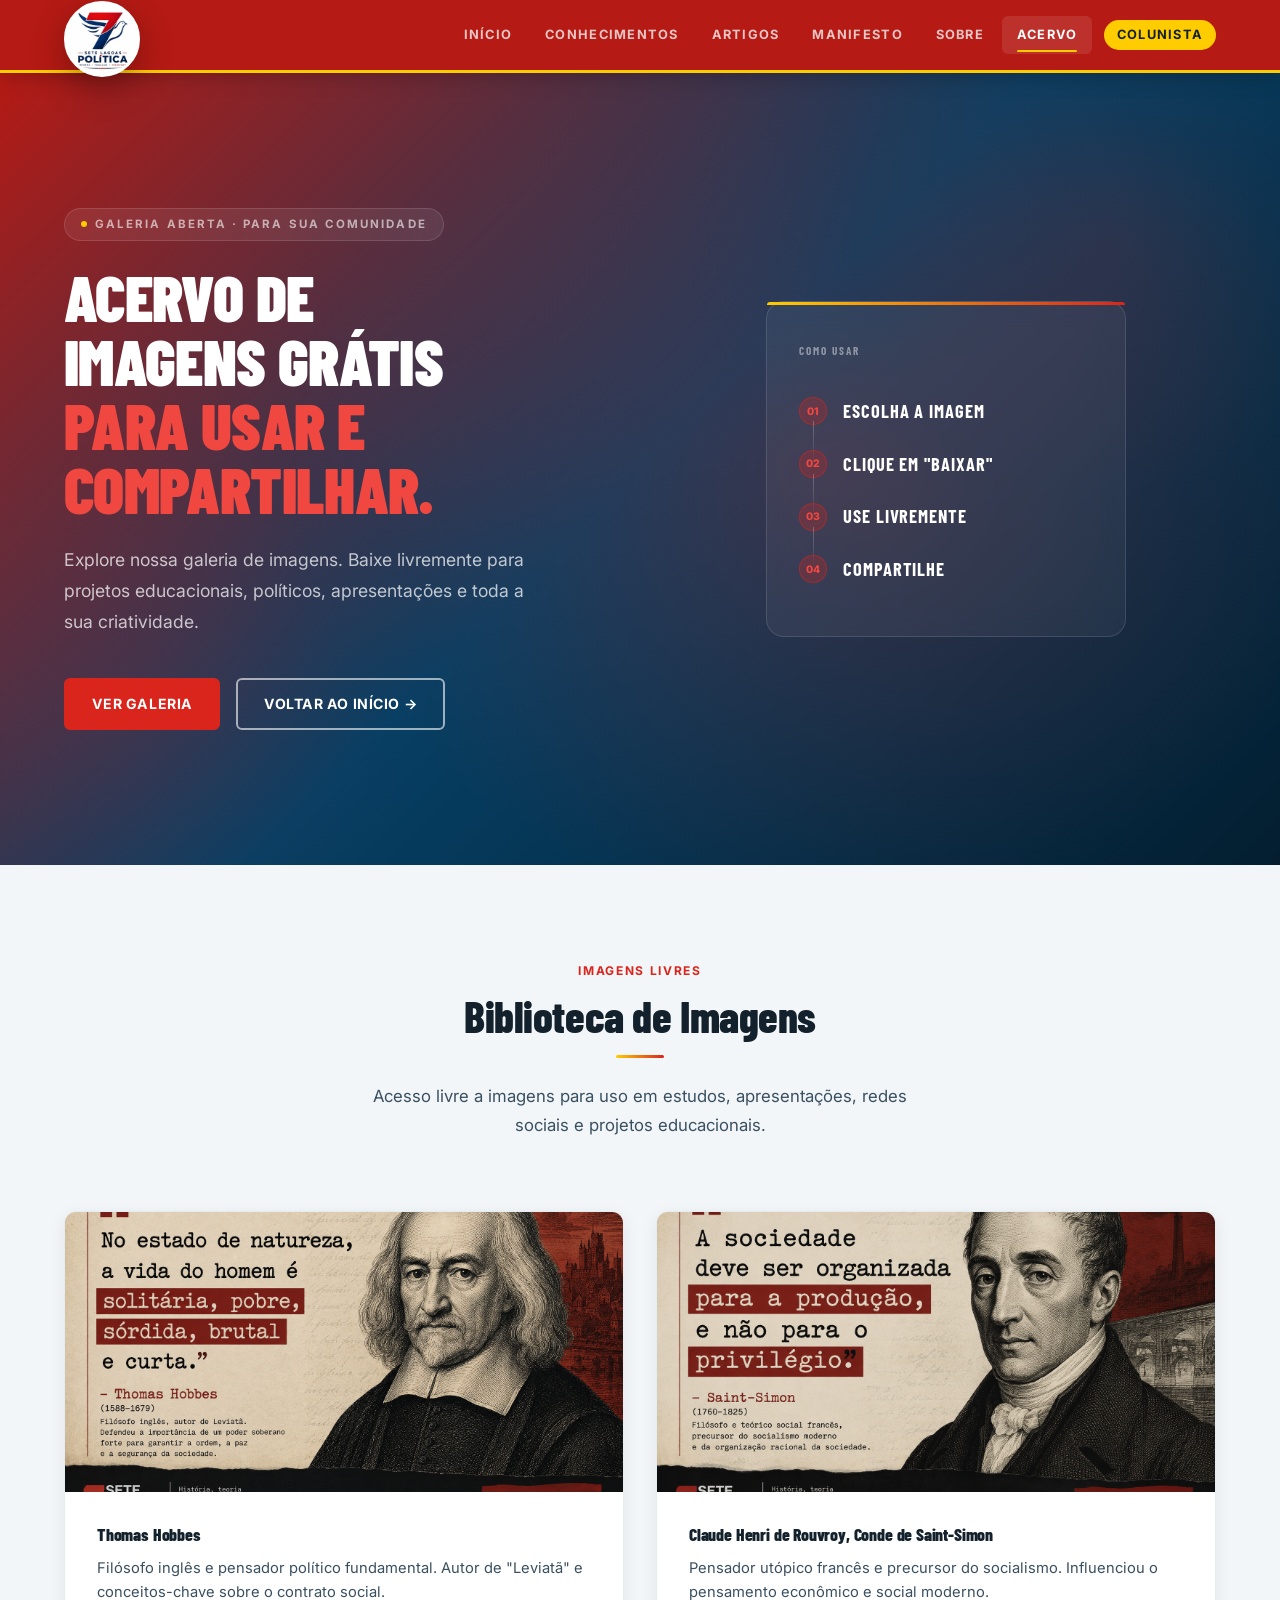
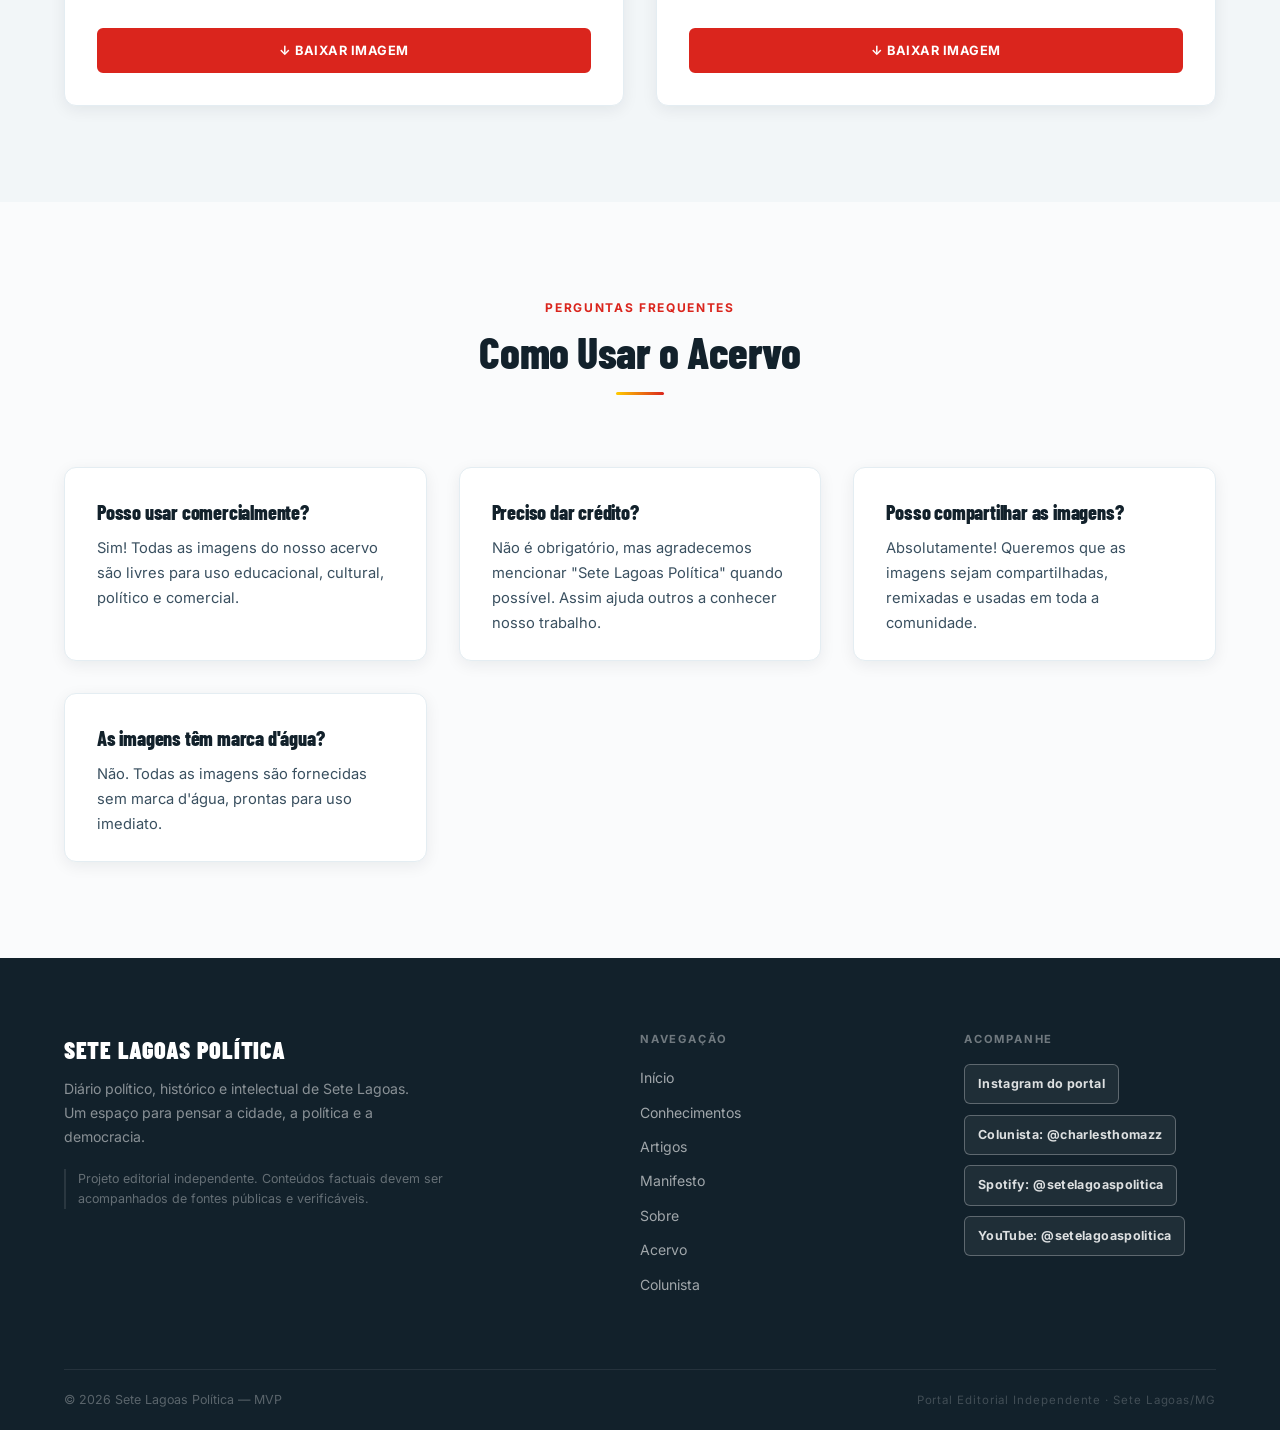
==== acervo.html @ f4800bcd "criação do acervo" ====
<!DOCTYPE html>
<html lang="pt-BR">
<head>
  <meta charset="UTF-8" />
  <meta name="viewport" content="width=device-width, initial-scale=1.0" />
  <meta name="description" content="Acervo de Imagens — Baixe gratuitamente imagens do Sete Lagoas Política para usar em seus projetos e estudos." />
  <meta name="keywords" content="imagens grátis, download, sete lagoas, política, acervo" />
  <meta property="og:title" content="Sete Lagoas Política — Acervo de Imagens" />
  <meta property="og:description" content="Galeria de imagens grátis para download." />
  <meta property="og:type" content="website" />
  <title>Sete Lagoas Política — Acervo</title>
  <link rel="stylesheet" href="assets/css/style.css" />
  <link rel="stylesheet" href="assets/css/gamification.css" />
  <link rel="preconnect" href="https://fonts.googleapis.com" />
  <link rel="preconnect" href="https://fonts.gstatic.com" crossorigin />
  <link href="https://fonts.googleapis.com/css2?family=Inter:wght@400;500;600;700;800;900&family=Barlow+Condensed:wght@500;700;800;900&display=swap" rel="stylesheet" />
</head>
<body>

<!-- Barra de progresso de leitura -->
<div id="reading-progress" class="reading-progress" role="progressbar" aria-valuemin="0" aria-valuemax="100" aria-label="Progresso de leitura"></div>

<!-- ═══════════════════════════════════════════
     HEADER
     ═══════════════════════════════════════════ -->
<header class="site-header" role="banner">
  <div class="container header-inner">

    <!-- Logo -->
    <a href="index.html" class="site-logo logo-emblema" aria-label="Sete Lagoas Política — Início">
      <img src="assets/img/logo-384.webp" alt="Logo Sete Lagoas Política" width="384" height="384" decoding="async">
    </a>

    <!-- Navegação Desktop -->
    <nav class="site-nav" aria-label="Navegação principal">
      <a href="index.html"     class="nav-link">Início</a>
      <a href="conhecimentos.html" class="nav-link">Conhecimentos</a>
      <a href="artigos.html"   class="nav-link">Artigos</a>
      <a href="manifesto.html" class="nav-link">Manifesto</a>
      <a href="sobre.html"     class="nav-link">Sobre</a>
      <a href="acervo.html"    class="nav-link" aria-current="page">Acervo</a>
      <a href="colunista.html" class="nav-link nav-colunista">Colunista</a>
    </nav>

    <!-- Botão Hamburger -->
    <button
      id="menu-toggle"
      class="menu-toggle"
      aria-label="Abrir menu"
      aria-expanded="false"
      aria-controls="mobile-nav"
    >
      <span></span>
      <span></span>
      <span></span>
    </button>

  </div>

  <!-- Navegação Mobile -->
  <nav id="mobile-nav" class="mobile-nav" aria-label="Menu mobile" aria-hidden="true">
    <a href="index.html"     class="mobile-nav-link">Início</a>
    <a href="conhecimentos.html" class="mobile-nav-link">Conhecimentos</a>
    <a href="artigos.html"   class="mobile-nav-link">Artigos</a>
    <a href="manifesto.html" class="mobile-nav-link">Manifesto</a>
    <a href="sobre.html"     class="mobile-nav-link">Sobre</a>
    <a href="acervo.html"    class="mobile-nav-link">Acervo</a>
    <a href="colunista.html" class="mobile-nav-link">Colunista</a>
  </nav>
</header>

<!-- ═══════════════════════════════════════════
     MAIN
     ═══════════════════════════════════════════ -->
<main id="conteudo-principal">

  <!-- ─── HERO ─── -->
  <section class="hero" aria-label="Destaque principal">
    <div class="container">
      <div class="hero-grid">

        <!-- Conteúdo Hero -->
        <div class="hero-content">
          <span class="hero-label">
            <span class="hero-label-dot" aria-hidden="true"></span>
            Galeria Aberta · Para sua Comunidade
          </span>

          <h1 class="hero-title">
            ACERVO DE<br />
            IMAGENS GRÁTIS<br />
            <em>PARA USAR E COMPARTILHAR.</em>
          </h1>

          <p class="hero-text">
            Explore nossa galeria de imagens. Baixe livremente para projetos
            educacionais, políticos, apresentações e toda a sua criatividade.
          </p>

          <div class="hero-actions">
            <a href="#galeria" class="btn btn-primary">
              Ver Galeria
            </a>
            <a href="index.html" class="btn btn-outline">
              Voltar ao Início &#8594;
            </a>
          </div>
        </div>

        <!-- Visual -->
        <div class="hero-visual" aria-hidden="true">
          <div class="eixo-card">
            <p class="eixo-titulo">Como usar</p>
            <ol class="eixo-lista">
              <li class="eixo-item">
                <span class="eixo-num">01</span>
                <span class="eixo-text">Escolha a imagem</span>
              </li>
              <li class="eixo-item">
                <span class="eixo-num">02</span>
                <span class="eixo-text">Clique em "Baixar"</span>
              </li>
              <li class="eixo-item">
                <span class="eixo-num">03</span>
                <span class="eixo-text">Use livremente</span>
              </li>
              <li class="eixo-item">
                <span class="eixo-num">04</span>
                <span class="eixo-text">Compartilhe</span>
              </li>
            </ol>
          </div>
        </div>

      </div>
    </div>
  </section>

  <!-- ─── GALERIA ─── -->
  <section class="section" id="galeria" aria-labelledby="titulo-galeria">
    <div class="container">
      <header class="section-header centered">
        <span class="section-eyebrow">Imagens Livres</span>
        <h2 class="section-title" id="titulo-galeria">Biblioteca de Imagens</h2>
        <div class="divider" style="margin:1rem auto 1.5rem;"></div>
        <p class="section-subtitle">
          Acesso livre a imagens para uso em estudos, apresentações, redes sociais e projetos educacionais.
        </p>
      </header>

      <div class="galeria-grid">

        <!-- Imagem 1: Hobbes -->
        <article class="galeria-item fade-in">
          <div class="galeria-image-container">
            <img src="assets/img/acervo/hobbes.png" alt="Thomas Hobbes" class="galeria-image" loading="lazy">
          </div>
          <div class="galeria-body">
            <h3 class="galeria-title">Thomas Hobbes</h3>
            <p class="galeria-desc">
              Filósofo inglês e pensador político fundamental. Autor de "Leviatã" e conceitos-chave sobre o contrato social.
            </p>
            <a href="assets/img/acervo/hobbes.png" download="hobbes.png" class="btn btn-primary btn-small">
              ↓ Baixar Imagem
            </a>
          </div>
        </article>

        <!-- Imagem 2: Saint-Simon -->
        <article class="galeria-item fade-in">
          <div class="galeria-image-container">
            <img src="assets/img/acervo/saintSimon.png" alt="Claude Henri de Rouvroy, Conde de Saint-Simon" class="galeria-image" loading="lazy">
          </div>
          <div class="galeria-body">
            <h3 class="galeria-title">Claude Henri de Rouvroy, Conde de Saint-Simon</h3>
            <p class="galeria-desc">
              Pensador utópico francês e precursor do socialismo. Influenciou o pensamento econômico e social moderno.
            </p>
            <a href="assets/img/acervo/saintSimon.png" download="saintSimon.png" class="btn btn-primary btn-small">
              ↓ Baixar Imagem
            </a>
          </div>
        </article>

      </div>
    </div>
  </section>

  <!-- ─── INFORMAÇÕES ─── -->
  <section class="section bg-light" id="informacoes" aria-labelledby="titulo-info" style="background-color: #fafbfc;">
    <div class="container">
      <header class="section-header centered">
        <span class="section-eyebrow">Perguntas Frequentes</span>
        <h2 class="section-title" id="titulo-info">Como Usar o Acervo</h2>
        <div class="divider" style="margin:1rem auto 1.5rem;"></div>
      </header>

      <div class="faq-grid">
        <article class="card fade-in">
          <div class="card-body">
            <h3 class="card-title">Posso usar comercialmente?</h3>
            <p class="card-text">
              Sim! Todas as imagens do nosso acervo são livres para uso educacional, cultural, político e comercial.
            </p>
          </div>
        </article>

        <article class="card fade-in">
          <div class="card-body">
            <h3 class="card-title">Preciso dar crédito?</h3>
            <p class="card-text">
              Não é obrigatório, mas agradecemos mencionar "Sete Lagoas Política" quando possível. Assim ajuda outros a conhecer nosso trabalho.
            </p>
          </div>
        </article>

        <article class="card fade-in">
          <div class="card-body">
            <h3 class="card-title">Posso compartilhar as imagens?</h3>
            <p class="card-text">
              Absolutamente! Queremos que as imagens sejam compartilhadas, remixadas e usadas em toda a comunidade.
            </p>
          </div>
        </article>

        <article class="card fade-in">
          <div class="card-body">
            <h3 class="card-title">As imagens têm marca d'água?</h3>
            <p class="card-text">
              Não. Todas as imagens são fornecidas sem marca d'água, prontas para uso imediato.
            </p>
          </div>
        </article>
      </div>
    </div>
  </section>

</main>

<!-- ═══════════════════════════════════════════
     FOOTER
     ═══════════════════════════════════════════ -->
<footer class="site-footer" role="contentinfo">
  <div class="container">
    <div class="footer-grid">

      <div class="footer-brand">
        <p class="footer-brand-name">SETE LAGOAS POLÍTICA</p>
        <p class="footer-brand-desc">
          Diário político, histórico e intelectual de Sete Lagoas.
          Um espaço para pensar a cidade, a política e a democracia.
        </p>
        <p class="footer-aviso">
          Projeto editorial independente. Conteúdos factuais devem ser acompanhados
          de fontes públicas e verificáveis.
        </p>
      </div>

      <nav aria-label="Links do rodapé">
        <p class="footer-nav-title">Navegação</p>
        <ul class="footer-nav-list">
          <li><a href="index.html"     class="footer-nav-link">Início</a></li>
          <li><a href="conhecimentos.html" class="footer-nav-link">Conhecimentos</a></li>
          <li><a href="artigos.html"   class="footer-nav-link">Artigos</a></li>
          <li><a href="manifesto.html" class="footer-nav-link">Manifesto</a></li>
          <li><a href="sobre.html"     class="footer-nav-link">Sobre</a></li>
          <li><a href="acervo.html"    class="footer-nav-link">Acervo</a></li>
          <li><a href="colunista.html" class="footer-nav-link">Colunista</a></li>
        </ul>
      </nav>

      <nav aria-label="Redes sociais">
        <p class="footer-nav-title">Acompanhe</p>
        <ul class="footer-social-list">
          <li><a href="https://www.instagram.com/setelagoaspolitica/" class="footer-social-link" target="_blank" rel="noopener noreferrer">Instagram do portal</a></li>
          <li><a href="https://www.instagram.com/charlesthomazz/" class="footer-social-link" target="_blank" rel="noopener noreferrer">Colunista: @charlesthomazz</a></li>
          <li><a href="https://open.spotify.com/user/setelagoaspolitica" class="footer-social-link" target="_blank" rel="noopener noreferrer">Spotify: @setelagoaspolitica</a></li>
          <li><a href="https://www.youtube.com/@setelagoaspolitica" class="footer-social-link" target="_blank" rel="noopener noreferrer">YouTube: @setelagoaspolitica</a></li>
        </ul>
      </nav>

    </div>

    <div class="footer-bottom">
      <p class="footer-copy">© 2026 Sete Lagoas Política — MVP</p>
      <p class="footer-tag">Portal Editorial Independente · Sete Lagoas/MG</p>
    </div>
  </div>
</footer>

<script src="assets/js/app.js"></script>
<script src="assets/js/gamification.js"></script>
</body>
</html>
---- assets/css/style.css ----
/* ============================================================
   SETE LAGOAS POLÍTICA — style.css
   Arquitetura: design system → base → layout → componentes
   ============================================================ */

/* ── Tokens de Design ── */
:root {
  /* ⚠️  ATENÇÃO: tokens mantidos com nomes legados para não quebrar o CSS existente.
      Na prática: --azul = Vermelho PSB, --vermelho = Amarelo PSB.
      Refatoração de nomes deve ser feita em sprint dedicada. */
  --azul:         #DA251D; /* Vermelho PSB (Principal) — token legado */
  --azul-escuro:  #B51A14; /* Vermelho Escuro PSB */
  --azul-claro:   #F04841; /* Vermelho Claro PSB */
  --vermelho:     #FFCC00; /* Amarelo PSB (Secundária/Destaque) — token legado */
  --vermelho-esc: #E5B700; /* Amarelo Escuro PSB */
  --branco:       #FFFFFF;

  /* Superfícies */
  --fundo:        #F2F6F8;
  --fundo-2:      #E8EEF2;
  --card-bg:      #FFFFFF;
  --header-bg:    var(--azul-escuro);

  /* Textos */
  --texto:        #12212B;
  --texto-suave:  #3a5060;
  --texto-muted:  #6b8090;

  /* Bordas */
  --borda:        #D0DCE4;
  --borda-suave:  #e4edf2;

  /* Tipografia */
  --font-corpo:   'Inter', system-ui, -apple-system, sans-serif;
  --font-titulo:  'Barlow Condensed', 'Inter', sans-serif;

  /* Espaçamentos */
  --gap-xs:   0.5rem;
  --gap-sm:   1rem;
  --gap-md:   1.5rem;
  --gap-lg:   2rem;
  --gap-xl:   3rem;
  --gap-2xl:  4.5rem;
  --gap-3xl:  6rem;

  /* Container */
  --container: 1200px;
  --container-pad: 1.5rem;

  /* Bordas arredondadas */
  --radius-sm:  6px;
  --radius-md:  12px;
  --radius-lg:  18px;
  --radius-xl:  28px;

  /* Sombras */
  --shadow-sm:  0 2px 8px rgba(18, 33, 43, 0.08);
  --shadow-md:  0 6px 24px rgba(18, 33, 43, 0.12);
  --shadow-lg:  0 16px 48px rgba(18, 33, 43, 0.16);
  --shadow-card: 0 4px 16px rgba(18, 33, 43, 0.07);

  /* Transições */
  --ease:       cubic-bezier(0.25, 0.46, 0.45, 0.94);
  --trans-fast: 0.18s var(--ease);
  --trans-med:  0.3s var(--ease);
  --trans-slow: 0.5s var(--ease);
}

/* ── Reset & Base ── */
*, *::before, *::after {
  box-sizing: border-box;
  margin: 0;
  padding: 0;
}

html {
  scroll-behavior: smooth;
  font-size: 16px;
  -webkit-text-size-adjust: 100%;
}

body {
  font-family: var(--font-corpo);
  background-color: var(--fundo);
  color: var(--texto);
  line-height: 1.65;
  min-height: 100vh;
  overflow-x: hidden;
  -webkit-font-smoothing: antialiased;
}

img {
  max-width: 100%;
  height: auto;
  display: block;
}

a {
  color: var(--azul);
  text-decoration: none;
  transition: color var(--trans-fast);
}

a:hover { color: var(--azul-escuro); }

a:focus-visible,
button:focus-visible {
  outline: 3px solid var(--azul);
  outline-offset: 3px;
  border-radius: 4px;
}

ul { list-style: none; }

/* ── Utilitários ── */
.container {
  width: 100%;
  max-width: var(--container);
  margin: 0 auto;
  padding: 0 var(--container-pad);
}

.sr-only {
  position: absolute;
  width: 1px;
  height: 1px;
  padding: 0;
  margin: -1px;
  overflow: hidden;
  clip: rect(0,0,0,0);
  white-space: nowrap;
  border: 0;
}

/* ── Tipografia ── */
h1, h2, h3, h4, h5, h6 {
  font-family: var(--font-titulo);
  font-weight: 700;
  line-height: 1.1;
  letter-spacing: -0.01em;
  color: var(--texto);
}

.section-eyebrow {
  font-family: var(--font-corpo);
  font-size: 0.75rem;
  font-weight: 700;
  letter-spacing: 0.14em;
  text-transform: uppercase;
  color: var(--azul);
  display: block;
  margin-bottom: 0.75rem;
}

.section-title {
  font-family: var(--font-titulo);
  font-size: clamp(2rem, 4vw, 2.75rem);
  font-weight: 800;
  color: var(--texto);
  line-height: 1.05;
}

.section-subtitle {
  font-size: 1.05rem;
  color: var(--texto-suave);
  max-width: 540px;
  line-height: 1.7;
}

/* ── Botões ── */
.btn {
  display: inline-flex;
  align-items: center;
  gap: 0.5rem;
  font-family: var(--font-corpo);
  font-size: 0.88rem;
  font-weight: 700;
  letter-spacing: 0.04em;
  text-transform: uppercase;
  padding: 0.8rem 1.6rem;
  border-radius: var(--radius-sm);
  border: 2px solid transparent;
  cursor: pointer;
  transition: all var(--trans-med);
  text-decoration: none;
  white-space: nowrap;
  position: relative;
  overflow: hidden;
}

.btn::before {
  content: '';
  position: absolute;
  inset: 0;
  background: rgba(255,255,255,0.12);
  opacity: 0;
  transition: opacity var(--trans-fast);
}

.btn:hover::before { opacity: 1; }

.btn-primary {
  background: var(--azul);
  color: var(--branco);
  border-color: var(--azul);
}

.btn-primary:hover {
  background: var(--azul-escuro);
  border-color: var(--azul-escuro);
  color: var(--branco);
  transform: translateY(-2px);
  box-shadow: var(--shadow-md);
}

.btn-outline {
  background: transparent;
  color: var(--branco);
  border-color: rgba(255,255,255,0.6);
}

.btn-outline:hover {
  background: rgba(255,255,255,0.12);
  border-color: var(--branco);
  color: var(--branco);
  transform: translateY(-2px);
}

.btn-outline-azul {
  background: transparent;
  color: var(--azul);
  border-color: var(--azul);
}

.btn-outline-azul:hover {
  background: var(--azul);
  color: var(--branco);
  transform: translateY(-2px);
  box-shadow: var(--shadow-md);
}

.btn-vermelho {
  background: var(--vermelho);
  color: var(--branco);
  border-color: var(--vermelho);
}

.btn-vermelho:hover {
  background: var(--vermelho-esc);
  border-color: var(--vermelho-esc);
  color: var(--branco);
  transform: translateY(-2px);
  box-shadow: 0 6px 24px rgba(229,35,43,0.3);
}

.btn-ghost {
  background: transparent;
  color: var(--azul);
  border-color: transparent;
  padding-left: 0;
  padding-right: 0;
}

.btn-ghost:hover {
  color: var(--azul-escuro);
  gap: 0.75rem;
}

.btn-ghost::before { display: none; }

/* ── HEADER ── */
.site-header {
  position: sticky;
  top: 0;
  z-index: 1000;
  background: var(--header-bg);
  border-bottom: 3px solid var(--vermelho);
  box-shadow: 0 2px 20px rgba(0,0,0,0.25);
}

.header-inner {
  display: flex;
  align-items: center;
  justify-content: space-between;
  height: 70px;
}

/* Logo */
.site-logo {
  display: flex;
  align-items: center;
  gap: 0.85rem;
  text-decoration: none;
  flex-shrink: 0;
}

.logo-badge {
  width: 44px;
  height: 44px;
  background: linear-gradient(135deg, var(--azul) 0%, var(--azul-escuro) 100%);
  border: 2px solid rgba(255,255,255,0.25);
  border-radius: var(--radius-sm);
  display: flex;
  align-items: center;
  justify-content: center;
  font-family: var(--font-titulo);
  font-size: 1.1rem;
  font-weight: 900;
  color: var(--branco);
  letter-spacing: -0.02em;
  flex-shrink: 0;
  transition: transform var(--trans-fast);
}

.site-logo:hover .logo-badge { transform: rotate(-3deg) scale(1.05); }

.logo-text { display: flex; flex-direction: column; }

.logo-text-main {
  font-family: var(--font-titulo);
  font-size: 1.2rem;
  font-weight: 800;
  color: var(--branco);
  line-height: 1;
  letter-spacing: 0.02em;
}

.logo-text-sub {
  font-size: 0.6rem;
  font-weight: 600;
  letter-spacing: 0.18em;
  text-transform: uppercase;
  color: rgba(255,255,255,0.55);
  line-height: 1;
  margin-top: 2px;
}

/* Navegação Desktop */
.site-nav {
  display: flex;
  align-items: center;
  gap: 0.25rem;
}

.nav-link {
  font-size: 0.8rem;
  font-weight: 700;
  letter-spacing: 0.1em;
  text-transform: uppercase;
  color: rgba(255,255,255,0.75);
  padding: 0.5rem 0.9rem;
  border-radius: var(--radius-sm);
  transition: all var(--trans-fast);
  text-decoration: none;
  position: relative;
}

.nav-link::after {
  content: '';
  position: absolute;
  bottom: 2px;
  left: 0.9rem;
  right: 0.9rem;
  height: 2px;
  background: var(--vermelho);
  border-radius: 2px;
  transform: scaleX(0);
  transition: transform var(--trans-med);
}

.nav-link:hover,
.nav-link.active {
  color: var(--branco);
  background: rgba(255,255,255,0.1);
}

.nav-link:hover::after,
.nav-link.active::after {
  transform: scaleX(1);
}

/* Menu Hamburger */
.menu-toggle {
  display: none;
  flex-direction: column;
  justify-content: center;
  gap: 5px;
  width: 40px;
  height: 40px;
  background: rgba(255,255,255,0.1);
  border: 1px solid rgba(255,255,255,0.2);
  border-radius: var(--radius-sm);
  cursor: pointer;
  padding: 0 10px;
  transition: background var(--trans-fast);
}

.menu-toggle:hover { background: rgba(255,255,255,0.18); }

.menu-toggle span {
  display: block;
  width: 100%;
  height: 2px;
  background: var(--branco);
  border-radius: 2px;
  transition: all var(--trans-med);
  transform-origin: center;
}

.menu-toggle.is-active span:nth-child(1) {
  transform: translateY(7px) rotate(45deg);
}

.menu-toggle.is-active span:nth-child(2) { opacity: 0; transform: scaleX(0); }

.menu-toggle.is-active span:nth-child(3) {
  transform: translateY(-7px) rotate(-45deg);
}

/* Logo Emblema */
.logo-emblema {
  width: 160px;
  position: relative;
  height: 100%;
}
.logo-emblema img {
  position: absolute;
  top: 5px;
  left: 0;
  width: 170px;
  height: 170px;
  object-fit: cover;
  object-position: center 10%;
  border-radius: 50%;
  box-shadow: 0 12px 35px rgba(0,0,0,0.3);
  border: 5px solid var(--branco);
  background: var(--branco);
  z-index: 2000;
  transition: transform 0.4s cubic-bezier(0.175, 0.885, 0.32, 1.275);
}
.logo-emblema img:hover {
  transform: scale(1.05);
}

.site-header .logo-emblema { width: 76px; height: 70px; overflow: visible; }
.site-header .logo-emblema img { width: 76px; height: 76px; top: 1px; border-width: 3px; }

/* Bloco Charles Thomaz */
.charles-bloco {
  background: var(--card-bg);
  border-radius: var(--radius-xl);
  padding: 4rem;
  box-shadow: var(--shadow-lg);
}
.charles-img {
  width: 160px;
  height: 160px;
  object-fit: cover;
  border-radius: 50%;
  border: 4px solid var(--vermelho);
  box-shadow: var(--shadow-md);
  margin-bottom: 1.5rem;
}
.charles-quote {
  font-weight: 700;
  color: var(--texto);
  font-size: 1.25rem;
  text-align: center;
  border-left: 4px solid var(--vermelho);
  padding-left: 1rem;
  border-right: 4px solid var(--vermelho);
  padding-right: 1rem;
  display: inline-block;
  margin-left: auto;
  margin-right: auto;
  width: 100%;
}
.charles-bloco-destaque {
  background: var(--fundo-2);
  padding: 2rem;
  border-radius: var(--radius-md);
  margin-bottom: 2.5rem;
  border-left: 4px solid var(--azul);
}

/* Eixos de Ação */
.mobile-nav {
  display: none;
  flex-direction: column;
  background: var(--azul-escuro);
  border-top: 1px solid rgba(255,255,255,0.1);
  padding: var(--gap-sm) 0;
  position: absolute;
  top: 100%;
  left: 0;
  right: 0;
  box-shadow: 0 8px 24px rgba(0,0,0,0.3);
  transform: translateY(-10px);
  opacity: 0;
  pointer-events: none;
  transition: all var(--trans-med);
}

.mobile-nav.is-open {
  display: flex;
  transform: translateY(0);
  opacity: 1;
  pointer-events: all;
}

.mobile-nav-link {
  display: block;
  font-size: 0.85rem;
  font-weight: 700;
  letter-spacing: 0.12em;
  text-transform: uppercase;
  color: rgba(255,255,255,0.8);
  padding: 0.9rem var(--container-pad);
  border-bottom: 1px solid rgba(255,255,255,0.07);
  transition: all var(--trans-fast);
}

.mobile-nav-link:hover {
  color: var(--branco);
  background: rgba(255,255,255,0.07);
  padding-left: calc(var(--container-pad) + 8px);
}

/* ── HERO ── */
.hero {
  background: linear-gradient(135deg, var(--azul-escuro) 0%, #063f64 50%, #041e30 100%);
  padding: var(--gap-3xl) 0;
  position: relative;
  overflow: hidden;
  min-height: 88vh;
  display: flex;
  align-items: center;
}

.hero::before {
  content: '';
  position: absolute;
  inset: 0;
  background:
    radial-gradient(ellipse 60% 80% at 65% 50%, rgba(218,37,29,0.25) 0%, transparent 70%),
    radial-gradient(ellipse 40% 60% at 10% 80%, rgba(229,35,43,0.08) 0%, transparent 60%);
  pointer-events: none;
}

.hero::after {
  content: '';
  position: absolute;
  top: -80px;
  right: -80px;
  width: 500px;
  height: 500px;
  border-radius: 50%;
  background: radial-gradient(circle, rgba(218,37,29,0.12) 0%, transparent 70%);
  pointer-events: none;
}

.hero-grid {
  display: grid;
  grid-template-columns: 1fr 1fr;
  gap: var(--gap-2xl);
  align-items: center;
  position: relative;
  z-index: 1;
}

.hero-label {
  display: inline-flex;
  align-items: center;
  gap: 0.5rem;
  font-size: 0.72rem;
  font-weight: 700;
  letter-spacing: 0.18em;
  text-transform: uppercase;
  color: rgba(255,255,255,0.6);
  background: rgba(255,255,255,0.07);
  border: 1px solid rgba(255,255,255,0.12);
  border-radius: 100px;
  padding: 0.4rem 1rem;
  margin-bottom: 1.5rem;
}

.hero-label-dot {
  width: 6px;
  height: 6px;
  border-radius: 50%;
  background: var(--vermelho);
  animation: pulse-dot 2s ease-in-out infinite;
}

@keyframes pulse-dot {
  0%, 100% { transform: scale(1); opacity: 1; }
  50%       { transform: scale(1.5); opacity: 0.7; }
}

.hero-title {
  font-family: var(--font-titulo);
  font-size: clamp(2.4rem, 5vw, 4rem);
  font-weight: 900;
  color: var(--branco);
  line-height: 1.0;
  letter-spacing: -0.01em;
  margin-bottom: 1.5rem;
}

.hero-title em {
  font-style: normal;
  color: var(--azul-claro);
}

.hero-text {
  font-size: 1.1rem;
  color: rgba(255,255,255,0.72);
  line-height: 1.75;
  margin-bottom: 2.5rem;
  max-width: 480px;
}

.hero-actions {
  display: flex;
  gap: 1rem;
  flex-wrap: wrap;
}

/* Hero Visual */
.hero-visual {
  display: flex;
  align-items: center;
  justify-content: center;
}

.eixo-card {
  background: rgba(255,255,255,0.05);
  border: 1px solid rgba(255,255,255,0.12);
  border-radius: var(--radius-lg);
  padding: 2.5rem 2rem;
  backdrop-filter: blur(12px);
  width: 100%;
  max-width: 360px;
  position: relative;
}

.eixo-card::before {
  content: '';
  position: absolute;
  top: 0;
  left: 0;
  right: 0;
  height: 3px;
  background: linear-gradient(90deg, var(--vermelho), var(--azul));
  border-radius: var(--radius-lg) var(--radius-lg) 0 0;
}

.eixo-titulo {
  font-family: var(--font-titulo);
  font-size: 0.7rem;
  font-weight: 700;
  letter-spacing: 0.18em;
  text-transform: uppercase;
  color: rgba(255,255,255,0.45);
  margin-bottom: 1.5rem;
}

.eixo-lista {
  display: flex;
  flex-direction: column;
  gap: 0;
}

.eixo-item {
  display: flex;
  align-items: center;
  gap: 1rem;
  padding: 0.7rem 0;
  position: relative;
}

.eixo-item:not(:last-child)::after {
  content: '';
  position: absolute;
  left: 14px;
  top: calc(50% + 10px);
  width: 1px;
  height: calc(100% - 10px);
  background: linear-gradient(to bottom, rgba(255,255,255,0.25), transparent);
}

.eixo-num {
  width: 28px;
  height: 28px;
  border-radius: 50%;
  background: rgba(218,37,29,0.25);
  border: 1px solid rgba(218,37,29,0.5);
  display: flex;
  align-items: center;
  justify-content: center;
  font-size: 0.65rem;
  font-weight: 800;
  color: var(--azul-claro);
  flex-shrink: 0;
}

.eixo-text {
  font-family: var(--font-titulo);
  font-size: 1.15rem;
  font-weight: 700;
  letter-spacing: 0.05em;
  color: var(--branco);
  text-transform: uppercase;
}

/* ============================================================
   MAPA INTERATIVO DO SITE (ROTA)
   ============================================================ */
.sitemap-route {
  position: relative;
  max-width: 900px;
  margin: 3rem auto 1rem;
  padding: 2rem 0;
}
.sitemap-route::before {
  content: '';
  position: absolute;
  top: 0;
  bottom: 0;
  left: 50%;
  width: 4px;
  background: rgba(218, 37, 29, 0.15);
  transform: translateX(-50%);
}
.route-node {
  display: flex;
  justify-content: space-between;
  align-items: center;
  margin-bottom: 3rem;
  position: relative;
  width: 100%;
}
.route-node:last-child { margin-bottom: 0; }
.route-node:nth-child(even) {
  flex-direction: row-reverse;
}
.route-card {
  width: 45%;
  background: var(--card-bg);
  padding: 1.5rem;
  border-radius: var(--radius-lg);
  box-shadow: var(--shadow-sm);
  border: 2px solid transparent;
  transition: all 0.3s ease;
  text-decoration: none;
  color: inherit;
  display: block;
  z-index: 3;
}
.route-card:hover {
  transform: translateY(-5px);
  border-color: var(--vermelho);
  box-shadow: var(--shadow-lg);
}
.route-marker {
  position: absolute;
  left: 50%;
  top: 50%;
  transform: translate(-50%, -50%);
  width: 50px;
  height: 50px;
  background: var(--fundo);
  border: 4px solid var(--azul);
  border-radius: 50%;
  display: flex;
  align-items: center;
  justify-content: center;
  font-size: 1.2rem;
  z-index: 2;
  transition: all 0.3s ease;
}
.route-card:hover ~ .route-marker {
  background: var(--vermelho);
  border-color: var(--vermelho);
  color: var(--texto);
  transform: translate(-50%, -50%) scale(1.2);
}
.route-category {
  font-size: 0.8rem;
  color: var(--azul);
  text-transform: uppercase;
  letter-spacing: 1px;
  margin-bottom: 0.5rem;
  font-weight: 700;
}
.route-title {
  font-size: 1.3rem;
  margin-bottom: 0.5rem;
  color: var(--texto);
  font-family: var(--font-titulo);
}
.route-desc {
  font-size: 0.95rem;
  color: var(--texto-suave);
  line-height: 1.5;
}

@media (max-width: 768px) {
  .sitemap-route::before { left: 25px; }
  .route-node, .route-node:nth-child(even) {
    flex-direction: column;
    align-items: flex-start;
    padding-left: 70px;
  }
  .route-card { width: 100%; }
  .route-marker { left: 25px; }
}

/* ── ESTILOS EXTRAS ── */
.section {
  padding: var(--gap-3xl) 0;
}

.section-alt { background: var(--fundo-2); }
.section-dark {
  background: linear-gradient(135deg, var(--azul-escuro) 0%, #063f64 100%);
  color: var(--branco);
}

.section-header {
  margin-bottom: var(--gap-2xl);
}

.section-header.centered { text-align: center; }
.section-header.centered .section-subtitle {
  margin: 0.75rem auto 0;
}

/* ── DESTAQUES / CARDS ── */
.cards-grid {
  display: grid;
  grid-template-columns: repeat(3, 1fr);
  gap: var(--gap-lg);
}

.card {
  background: var(--card-bg);
  border-radius: var(--radius-md);
  border: 1px solid var(--borda-suave);
  overflow: hidden;
  transition: all var(--trans-med);
  display: flex;
  flex-direction: column;
  box-shadow: var(--shadow-card);
}

.card:hover {
  transform: translateY(-6px);
  box-shadow: var(--shadow-lg);
  border-color: rgba(218,37,29,0.2);
}

.card-accent {
  height: 4px;
  background: linear-gradient(90deg, var(--azul), var(--azul-claro));
  flex-shrink: 0;
}

.card:nth-child(2) .card-accent {
  background: linear-gradient(90deg, var(--vermelho), #f05a60);
}

.card:nth-child(3) .card-accent {
  background: linear-gradient(90deg, #0f9e6e, #14c48a);
}

.card-body {
  padding: var(--gap-lg) var(--gap-lg) var(--gap-md);
  flex: 1;
  display: flex;
  flex-direction: column;
}

.card-category {
  font-size: 0.68rem;
  font-weight: 700;
  letter-spacing: 0.16em;
  text-transform: uppercase;
  color: var(--azul);
  margin-bottom: var(--gap-sm);
  display: flex;
  align-items: center;
  gap: 0.4rem;
}

.card-category::before {
  content: '';
  width: 16px;
  height: 2px;
  background: var(--azul);
  border-radius: 2px;
  display: inline-block;
}

.card:nth-child(2) .card-category { color: var(--vermelho); }
.card:nth-child(2) .card-category::before { background: var(--vermelho); }
.card:nth-child(3) .card-category { color: #0f9e6e; }
.card:nth-child(3) .card-category::before { background: #0f9e6e; }

.card-title {
  font-family: var(--font-titulo);
  font-size: 1.25rem;
  font-weight: 800;
  color: var(--texto);
  line-height: 1.2;
  margin-bottom: 0.75rem;
}

.card-text {
  font-size: 0.92rem;
  color: var(--texto-suave);
  line-height: 1.7;
  flex: 1;
}

.card-footer {
  padding: var(--gap-md) var(--gap-lg);
  border-top: 1px solid var(--borda-suave);
  display: flex;
  align-items: center;
  justify-content: space-between;
}

.card-date {
  font-size: 0.75rem;
  color: var(--texto-muted);
  font-weight: 500;
}

/* ── MANIFESTO BLOCO ── */
.manifesto-bloco {
  background: linear-gradient(135deg, var(--azul-escuro) 0%, #063f64 100%);
  border-radius: var(--radius-xl);
  padding: var(--gap-3xl) var(--gap-2xl);
  display: grid;
  grid-template-columns: 1fr auto;
  gap: var(--gap-2xl);
  align-items: center;
  position: relative;
  overflow: hidden;
}

.manifesto-bloco::before {
  content: 'M';
  position: absolute;
  right: -40px;
  top: 50%;
  transform: translateY(-50%);
  font-family: var(--font-titulo);
  font-size: 400px;
  font-weight: 900;
  color: rgba(255,255,255,0.03);
  line-height: 1;
  pointer-events: none;
  user-select: none;
}

.manifesto-bloco .section-eyebrow { color: rgba(255,255,255,0.5); }
.manifesto-bloco .section-title   { color: var(--branco); }
.manifesto-bloco .section-subtitle { color: rgba(255,255,255,0.65); max-width: 100%; }

.manifesto-actions {
  display: flex;
  flex-direction: column;
  gap: 0.75rem;
  flex-shrink: 0;
}

/* ── PRINCÍPIOS ── */
.principios-grid {
  display: grid;
  grid-template-columns: repeat(4, 1fr);
  gap: var(--gap-md);
}

.principio-item {
  background: var(--card-bg);
  border: 1px solid var(--borda-suave);
  border-radius: var(--radius-md);
  padding: var(--gap-lg) var(--gap-md);
  transition: all var(--trans-med);
  position: relative;
  overflow: hidden;
}

.principio-item::before {
  content: '';
  position: absolute;
  bottom: 0;
  left: 0;
  right: 0;
  height: 3px;
  background: var(--azul);
  transform: scaleX(0);
  transition: transform var(--trans-med);
}

.principio-item:hover::before { transform: scaleX(1); }

.principio-item:hover {
  transform: translateY(-4px);
  box-shadow: var(--shadow-md);
  border-color: rgba(218,37,29,0.2);
}

.principio-num {
  font-family: var(--font-titulo);
  font-size: 3.5rem;
  font-weight: 900;
  color: rgba(218,37,29,0.1);
  line-height: 1;
  margin-bottom: 0.25rem;
  transition: color var(--trans-med);
}

.principio-item:hover .principio-num { color: rgba(218,37,29,0.2); }

.principio-titulo {
  font-family: var(--font-titulo);
  font-size: 1.3rem;
  font-weight: 800;
  color: var(--texto);
  letter-spacing: 0.04em;
  text-transform: uppercase;
  margin-bottom: 0.75rem;
}

.principio-texto {
  font-size: 0.88rem;
  color: var(--texto-suave);
  line-height: 1.65;
}

/* ── NOTÍCIAS PAGE ── */
.page-hero {
  background: linear-gradient(135deg, var(--azul-escuro) 0%, #063f64 100%);
  padding: var(--gap-2xl) 0;
  position: relative;
  overflow: hidden;
}

.page-hero::after {
  content: '';
  position: absolute;
  inset: 0;
  background: radial-gradient(ellipse 50% 80% at 80% 50%, rgba(218,37,29,0.2) 0%, transparent 70%);
  pointer-events: none;
}

.page-hero-inner {
  position: relative;
  z-index: 1;
}

.page-hero-title {
  font-family: var(--font-titulo);
  font-size: clamp(2.5rem, 5vw, 4rem);
  font-weight: 900;
  color: var(--branco);
  line-height: 1.0;
  margin-bottom: 0.75rem;
}

.page-hero-sub {
  font-size: 1.05rem;
  color: rgba(255,255,255,0.65);
}

/* Filtros */
.filtros-bar {
  background: var(--card-bg);
  border-bottom: 1px solid var(--borda);
  padding: 1rem 0;
  position: sticky;
  top: 70px;
  z-index: 100;
  box-shadow: 0 2px 8px rgba(0,0,0,0.05);
}

.filtros-inner {
  display: flex;
  align-items: center;
  gap: 0.5rem;
  flex-wrap: wrap;
}

.filtro-label {
  font-size: 0.75rem;
  font-weight: 700;
  letter-spacing: 0.1em;
  text-transform: uppercase;
  color: var(--texto-muted);
  margin-right: 0.5rem;
}

.filtro-btn {
  font-family: var(--font-corpo);
  font-size: 0.8rem;
  font-weight: 600;
  letter-spacing: 0.06em;
  text-transform: uppercase;
  color: var(--texto-suave);
  background: transparent;
  border: 1.5px solid var(--borda);
  border-radius: 100px;
  padding: 0.45rem 1.1rem;
  cursor: pointer;
  transition: all var(--trans-fast);
}

.filtro-btn:hover {
  border-color: var(--azul);
  color: var(--azul);
}

.filtro-btn.is-active {
  background: var(--azul);
  border-color: var(--azul);
  color: var(--branco);
}

/* Grid de Notícias */
.noticias-grid {
  display: grid;
  grid-template-columns: repeat(3, 1fr);
  gap: var(--gap-lg);
  padding: var(--gap-2xl) 0;
}

.noticia-card {
  background: var(--card-bg);
  border: 1px solid var(--borda-suave);
  border-radius: var(--radius-md);
  overflow: hidden;
  display: flex;
  flex-direction: column;
  box-shadow: var(--shadow-card);
  transition: all var(--trans-med);
}

.noticia-card:hover {
  transform: translateY(-5px);
  box-shadow: var(--shadow-lg);
}

.noticia-card[data-hidden="true"] {
  display: none;
}

.noticia-categoria-bar {
  padding: 0.9rem var(--gap-md);
  display: flex;
  align-items: center;
  justify-content: space-between;
  border-bottom: 1px solid var(--borda-suave);
}

.noticia-categoria {
  font-size: 0.68rem;
  font-weight: 700;
  letter-spacing: 0.14em;
  text-transform: uppercase;
  padding: 0.25rem 0.7rem;
  border-radius: 100px;
}

.cat-cidade    { background: rgba(218,37,29,0.1);  color: var(--azul); }
.cat-ideias    { background: rgba(229,35,43,0.1);  color: var(--vermelho); }
.cat-democracia { background: rgba(15,158,110,0.1); color: #0f9e6e; }
.cat-editorial { background: rgba(138,43,226,0.1); color: #7c28c4; }

.noticia-data {
  font-size: 0.72rem;
  color: var(--texto-muted);
  font-weight: 500;
}

.noticia-corpo {
  padding: var(--gap-md);
  flex: 1;
  display: flex;
  flex-direction: column;
}

/* ── ARTIGOS PAGE ── */
.artigos-hero {
  background: linear-gradient(135deg, #172f3b 0%, var(--azul-escuro) 100%);
}

.artigos-eyebrow { color: var(--vermelho); }

.artigos-section { background: var(--fundo); }

.artigos-intro {
  display: grid;
  grid-template-columns: minmax(0, 1.35fr) minmax(240px, 0.65fr);
  gap: var(--gap-xl);
  align-items: end;
  margin-bottom: var(--gap-xl);
}

.artigos-intro-text {
  color: var(--texto-suave);
  font-size: 0.98rem;
  line-height: 1.7;
  max-width: 380px;
  padding-bottom: 0.2rem;
}

.panorama-layout {
  display: grid;
  grid-template-columns: minmax(0, 1.25fr) minmax(0, 0.75fr);
  gap: var(--gap-lg);
  align-items: stretch;
}

.artigo-destaque {
  background: var(--azul-escuro);
  color: var(--branco);
  border-radius: var(--radius-md);
  overflow: hidden;
  box-shadow: var(--shadow-lg);
}

.artigo-destaque-topo {
  display: flex;
  justify-content: space-between;
  align-items: center;
  gap: 1rem;
  padding: 1rem var(--gap-lg);
  border-bottom: 1px solid rgba(255,255,255,0.15);
}

.artigo-tempo { font-size: 0.75rem; color: rgba(255,255,255,0.6); }

.artigo-destaque-corpo { padding: var(--gap-xl); }

.artigo-numero {
  font-family: var(--font-titulo);
  font-size: 2.3rem;
  font-weight: 900;
  line-height: 1;
  color: var(--vermelho);
  margin-bottom: 1rem;
}

.artigo-destaque h3 {
  color: var(--branco);
  font-size: clamp(2rem, 4vw, 3rem);
  margin-bottom: 1rem;
}

.artigo-destaque-corpo > p:not(.artigo-numero) {
  color: rgba(255,255,255,0.72);
  max-width: 600px;
  margin-bottom: var(--gap-lg);
}

.artigos-lista {
  display: flex;
  flex-direction: column;
  gap: var(--gap-lg);
}

.artigo-item {
  display: grid;
  grid-template-columns: auto 1fr;
  gap: var(--gap-md);
  padding: var(--gap-lg);
  background: var(--card-bg);
  border: 1px solid var(--borda-suave);
  border-left: 4px solid var(--vermelho);
  border-radius: var(--radius-md);
  box-shadow: var(--shadow-card);
}

.artigo-item .artigo-numero { color: var(--azul); margin-top: 0.15rem; }
.artigo-meta { color: var(--azul); font-size: 0.72rem; font-weight: 700; letter-spacing: 0.1em; text-transform: uppercase; }
.artigo-item h3 { font-size: 1.45rem; margin: 0.45rem 0 0.5rem; }
.artigo-item p { color: var(--texto-suave); font-size: 0.9rem; line-height: 1.55; margin-bottom: 0.55rem; }

.pauta-semanal {
  display: grid;
  grid-template-columns: minmax(180px, 0.7fr) minmax(280px, 1.3fr) auto;
  gap: var(--gap-lg);
  align-items: center;
  margin-top: var(--gap-xl);
  padding: var(--gap-lg) var(--gap-xl);
  background: var(--vermelho);
  border-radius: var(--radius-md);
}

.pauta-semanal .section-eyebrow { color: rgba(18,33,43,0.62); margin-bottom: 0.35rem; }
.pauta-semanal h2 { font-size: 1.7rem; }
.pauta-semanal p { color: rgba(18,33,43,0.78); font-size: 0.9rem; }
.pauta-semanal .btn { justify-self: end; }

/* ── NOTÍCIA INDIVIDUAL ── */
.noticia-leitura-hero { padding-bottom: var(--gap-xl); }
.noticia-leitura-eyebrow { color: var(--vermelho); }
.noticia-leitura-container { max-width: 820px; }
.voltar-noticias { margin-bottom: var(--gap-lg); }
.noticia-leitura-resumo {
  font-family: var(--font-titulo);
  font-size: 1.45rem;
  font-weight: 500;
  line-height: 1.35;
  color: var(--texto-suave);
  border-bottom: 1px solid var(--borda);
  padding-bottom: var(--gap-lg);
  margin-bottom: var(--gap-lg);
}
.noticia-leitura-conteudo { max-width: 700px; }
.noticia-leitura-conteudo p {
  color: var(--texto-suave);
  font-size: 1.05rem;
  line-height: 1.85;
  margin-bottom: 1.25rem;
}

/* ── CONHECIMENTOS PAGE ── */
.conhecimentos-hero { background: linear-gradient(135deg, #173b35 0%, #176b58 100%); }
.conhecimentos-eyebrow { color: var(--vermelho); }
.conhecimentos-section { background: var(--fundo); }
.conhecimentos-grid {
  display: grid;
  grid-template-columns: repeat(3, 1fr);
  gap: var(--gap-lg);
  margin-top: var(--gap-xl);
}
.conhecimento-card {
  display: flex;
  flex-direction: column;
  align-items: flex-start;
  min-height: 280px;
  padding: var(--gap-lg);
  background: var(--card-bg);
  border: 1px solid var(--borda-suave);
  border-top: 4px solid #0f9e6e;
  border-radius: var(--radius-md);
  box-shadow: var(--shadow-card);
}
.conhecimento-economia { border-top-color: var(--azul); }
.conhecimento-numero { font-family: var(--font-titulo); font-size: 2.2rem; font-weight: 900; line-height: 1; color: var(--texto-muted); }
.conhecimento-tipo { margin-top: 0.8rem; color: #0f9e6e; font-size: 0.7rem; font-weight: 700; letter-spacing: 0.14em; text-transform: uppercase; }
.conhecimento-economia .conhecimento-tipo { color: var(--azul); }
.conhecimento-card h3 { margin: 0.45rem 0 0.7rem; font-size: 1.55rem; }
.conhecimento-card p { color: var(--texto-suave); font-size: 0.9rem; line-height: 1.65; flex: 1; }
.conhecimento-card .btn { margin-top: 1rem; }
.conhecimento-card.is-complete { background: #f4fbf7; opacity: 0.9; }
.conhecimento-card.is-complete:not(.conhecimento-economia) { border-top-color: #0f9e6e; } /* FIX: preserva cor azul da economia */
.conhecimento-card.is-complete .conhecimento-numero::after { content: '  ✓'; color: #0f9e6e; font-family: var(--font-corpo); font-size: 0.9rem; }
.trilha-painel { display: grid; grid-template-columns: 1.1fr 1fr auto; gap: var(--gap-lg); align-items: center; margin-top: var(--gap-xl); padding: var(--gap-lg); background: var(--texto); color: var(--branco); border-radius: var(--radius-md); }
.trilha-painel .section-eyebrow { color: var(--vermelho); margin-bottom: 0.3rem; }
.trilha-painel h2 { color: var(--branco); font-size: 1.65rem; margin-bottom: 0.25rem; }
.trilha-painel p { color: rgba(255,255,255,0.65); font-size: 0.88rem; }
.trilha-painel strong { color: var(--vermelho); }
.trilha-progresso-barra { height: 10px; background: rgba(255,255,255,0.16); border-radius: 100px; overflow: hidden; }
.trilha-progresso-barra span { display: block; height: 100%; width: 0; background: var(--vermelho); border-radius: inherit; transition: width var(--trans-med); }
.trilha-progresso-texto { display: block; margin-top: 0.4rem; color: rgba(255,255,255,0.65); font-size: 0.75rem; }
.trilha-selo { padding: 0.55rem 0.8rem; border: 1px solid var(--vermelho); color: var(--vermelho); font-size: 0.75rem; font-weight: 800; text-transform: uppercase; letter-spacing: 0.08em; white-space: nowrap; }
.quiz-painel { display: grid; grid-template-columns: minmax(220px, 0.7fr) minmax(0, 1.3fr); gap: var(--gap-xl); margin-top: var(--gap-xl); padding: var(--gap-xl); background: var(--card-bg); border: 1px solid var(--borda); border-left: 5px solid var(--azul); border-radius: var(--radius-md); }
.quiz-cabecalho h2 { font-size: 1.8rem; margin-bottom: 0.4rem; }
.quiz-cabecalho p { color: var(--texto-suave); font-size: 0.9rem; }
.quiz-pergunta { font-weight: 700; margin-bottom: 0.8rem; }
.quiz-opcoes { display: grid; gap: 0.55rem; }
.quiz-opcao { padding: 0.7rem 0.9rem; text-align: left; color: var(--texto); background: var(--fundo); border: 1px solid var(--borda); border-radius: var(--radius-sm); cursor: pointer; font: inherit; transition: all var(--trans-fast); }
.quiz-opcao:hover { border-color: var(--azul); color: var(--azul); }
.quiz-opcao.is-certa { background: #e7f7ef; border-color: #0f9e6e; color: #087044; }
.quiz-opcao.is-errada { background: #fff0ed; border-color: #DA251D; color: #7a1010; } /* FIX: texto escuro em fundo claro */
.quiz-feedback { margin-top: 0.8rem; font-weight: 700; color: #0f9e6e; }
.quiz-feedback.is-errada { color: var(--azul-escuro); }
.quiz-feedback.is-errada { color: #DA251D; } /* FIX: feedback vermelho ao errar */
.trilha-selo.is-complete {
  background: var(--vermelho);
  border-color: var(--vermelho);
  color: var(--texto);
  font-size: 0.8rem;
} /* FIX: destaque visual ao completar 100% */
.conhecimento-hero { background: linear-gradient(135deg, #173b35 0%, #176b58 100%); }
.conhecimento-leitura-container { max-width: 820px; }
.conhecimento-leitura-container > .btn { margin-bottom: var(--gap-xl); }
.conhecimento-leitura-conteudo { max-width: 700px; }
.conhecimento-leitura-conteudo p { color: var(--texto-suave); font-size: 1.05rem; line-height: 1.85; margin-bottom: 1.3rem; }

.noticia-titulo {
  font-family: var(--font-titulo);
  font-size: 1.15rem;
  font-weight: 800;
  color: var(--texto);
  line-height: 1.2;
  margin-bottom: 0.75rem;
  transition: color var(--trans-fast);
}

.noticia-card:hover .noticia-titulo { color: var(--azul); }

.noticia-resumo {
  font-size: 0.88rem;
  color: var(--texto-suave);
  line-height: 1.7;
  flex: 1;
  margin-bottom: var(--gap-md);
}

.sem-resultados {
  display: none;
  text-align: center;
  padding: var(--gap-3xl);
  color: var(--texto-muted);
  font-size: 1rem;
  grid-column: 1 / -1;
}

.sem-resultados.visivel { display: block; }

/* ── MANIFESTO PAGE ── */
.manifesto-nav {
  background: var(--card-bg);
  border-bottom: 1px solid var(--borda);
  padding: 0.75rem 0;
  position: sticky;
  top: 70px;
  z-index: 100;
  box-shadow: 0 2px 8px rgba(0,0,0,0.04);
  overflow-x: auto;
}

.manifesto-nav-inner {
  display: flex;
  align-items: center;
  gap: 0.25rem;
  flex-wrap: nowrap;
  white-space: nowrap;
}

.manifesto-nav-link {
  font-size: 0.78rem;
  font-weight: 600;
  letter-spacing: 0.08em;
  text-transform: uppercase;
  color: var(--texto-suave);
  padding: 0.5rem 0.9rem;
  border-radius: var(--radius-sm);
  transition: all var(--trans-fast);
  text-decoration: none;
  flex-shrink: 0;
}

.manifesto-nav-link:hover {
  color: var(--azul);
  background: rgba(218,37,29,0.07);
}

.manifesto-content {
  max-width: 800px;
  margin: 0 auto;
}

.manifesto-section {
  padding: var(--gap-2xl) 0;
  border-bottom: 1px solid var(--borda-suave);
}

.manifesto-section:last-of-type { border-bottom: none; }

.manifesto-section-num {
  font-family: var(--font-titulo);
  font-size: 0.7rem;
  font-weight: 700;
  letter-spacing: 0.2em;
  text-transform: uppercase;
  color: var(--azul);
  display: block;
  margin-bottom: 0.5rem;
}

.manifesto-section-title {
  font-family: var(--font-titulo);
  font-size: 2rem;
  font-weight: 800;
  color: var(--texto);
  margin-bottom: 1.25rem;
  text-transform: uppercase;
}

.manifesto-text {
  font-size: 0.97rem;
  color: var(--texto-suave);
  line-height: 1.85;
  margin-bottom: 1rem;
}

.manifesto-quote {
  margin: 1.75rem 0;
  padding: 1.25rem 1.75rem;
  border-left: 4px solid var(--azul);
  background: rgba(218,37,29,0.05);
  border-radius: 0 var(--radius-sm) var(--radius-sm) 0;
}

.manifesto-quote p {
  font-size: 1.05rem;
  font-style: italic;
  color: var(--texto);
  line-height: 1.7;
}

.manifesto-lista {
  margin: 1rem 0 1rem 1rem;
  display: flex;
  flex-direction: column;
  gap: 0.6rem;
}

.manifesto-lista li {
  font-size: 0.95rem;
  color: var(--texto-suave);
  padding-left: 1.25rem;
  position: relative;
  line-height: 1.65;
}

.manifesto-lista li::before {
  content: '';
  position: absolute;
  left: 0;
  top: 0.6rem;
  width: 8px;
  height: 8px;
  border-radius: 50%;
  background: var(--azul);
  flex-shrink: 0;
}

.manifesto-fonte {
  background: rgba(218,37,29,0.05);
  border: 1px solid rgba(218,37,29,0.15);
  border-radius: var(--radius-md);
  padding: var(--gap-md) var(--gap-lg);
  margin-top: var(--gap-2xl);
  text-align: center;
}

.manifesto-fonte p {
  font-size: 0.85rem;
  color: var(--texto-muted);
  line-height: 1.6;
}

.manifesto-fonte strong { color: var(--azul); }

.manifesto-download-area {
  text-align: center;
  padding: var(--gap-2xl) 0;
}

/* ── SOBRE PAGE ── */
.sobre-grid {
  display: grid;
  grid-template-columns: 1fr 1fr;
  gap: var(--gap-2xl);
  align-items: start;
}

.sobre-text p {
  font-size: 1rem;
  color: var(--texto-suave);
  line-height: 1.8;
  margin-bottom: 1.25rem;
}

.sobre-text p:last-child { margin-bottom: 0; }

.sobre-eixo {
  background: var(--card-bg);
  border: 1px solid var(--borda-suave);
  border-radius: var(--radius-lg);
  overflow: hidden;
  box-shadow: var(--shadow-card);
}

.sobre-eixo-header {
  background: linear-gradient(135deg, var(--azul-escuro) 0%, var(--azul) 100%);
  padding: var(--gap-md) var(--gap-lg);
}

.sobre-eixo-titulo {
  font-family: var(--font-titulo);
  font-size: 0.75rem;
  font-weight: 700;
  letter-spacing: 0.18em;
  text-transform: uppercase;
  color: rgba(255,255,255,0.65);
}

.sobre-eixo-body {
  padding: var(--gap-lg);
}

.eixo-flow {
  display: flex;
  flex-direction: column;
  gap: 0;
}

.eixo-flow-item {
  display: flex;
  align-items: center;
  gap: 1rem;
}

.eixo-flow-circle {
  width: 48px;
  height: 48px;
  border-radius: 50%;
  background: rgba(218,37,29,0.1);
  border: 2px solid rgba(218,37,29,0.25);
  display: flex;
  align-items: center;
  justify-content: center;
  flex-shrink: 0;
  font-size: 1.1rem;
}

.eixo-flow-name {
  font-family: var(--font-titulo);
  font-size: 1.4rem;
  font-weight: 800;
  color: var(--texto);
  text-transform: uppercase;
  letter-spacing: 0.05em;
}

.eixo-flow-connector {
  height: 28px;
  width: 2px;
  background: linear-gradient(to bottom, rgba(218,37,29,0.35), rgba(218,37,29,0.1));
  margin-left: 24px;
}

.sobre-missao {
  margin-top: var(--gap-2xl);
}

.missao-grid {
  display: grid;
  grid-template-columns: repeat(3, 1fr);
  gap: var(--gap-md);
  margin-top: var(--gap-lg);
}

.missao-item {
  background: var(--card-bg);
  border: 1px solid var(--borda-suave);
  border-radius: var(--radius-md);
  padding: var(--gap-md);
  text-align: center;
  transition: all var(--trans-med);
}

.missao-item:hover {
  transform: translateY(-4px);
  box-shadow: var(--shadow-md);
}

.missao-icone {
  font-size: 2rem;
  margin-bottom: 0.75rem;
}

.missao-titulo {
  font-family: var(--font-titulo);
  font-size: 1rem;
  font-weight: 800;
  color: var(--texto);
  text-transform: uppercase;
  letter-spacing: 0.04em;
  margin-bottom: 0.5rem;
}

.missao-texto {
  font-size: 0.83rem;
  color: var(--texto-suave);
  line-height: 1.6;
}

/* ── FOOTER ── */
.site-footer {
  background: var(--texto);
  color: rgba(255,255,255,0.7);
  padding: var(--gap-2xl) 0 0;
}

.footer-grid {
  display: grid;
  grid-template-columns: 2fr 1fr 1fr;
  gap: var(--gap-2xl);
  padding-bottom: var(--gap-2xl);
  border-bottom: 1px solid rgba(255,255,255,0.08);
}

.footer-brand-name {
  font-family: var(--font-titulo);
  font-size: 1.5rem;
  font-weight: 900;
  color: var(--branco);
  letter-spacing: 0.03em;
  margin-bottom: 0.5rem;
}

.footer-brand-desc {
  font-size: 0.88rem;
  color: rgba(255,255,255,0.5);
  line-height: 1.7;
  max-width: 360px;
  margin-bottom: 1.25rem;
}

.footer-aviso {
  font-size: 0.78rem;
  color: rgba(255,255,255,0.35);
  line-height: 1.6;
  border-left: 2px solid rgba(255,255,255,0.1);
  padding-left: 0.75rem;
  max-width: 380px;
}

.footer-nav-title {
  font-size: 0.7rem;
  font-weight: 700;
  letter-spacing: 0.16em;
  text-transform: uppercase;
  color: rgba(255,255,255,0.4);
  margin-bottom: 1rem;
}

.footer-nav-list {
  display: flex;
  flex-direction: column;
  gap: 0.5rem;
}

.footer-nav-link {
  font-size: 0.88rem;
  color: rgba(255,255,255,0.6);
  text-decoration: none;
  transition: color var(--trans-fast);
}

.footer-nav-link:hover { color: var(--branco); }

.footer-social-list {
  display: flex;
  flex-direction: column;
  gap: 0.65rem;
}

.footer-social-link {
  display: inline-flex;
  align-items: center;
  justify-content: center;
  width: fit-content;
  min-height: 38px;
  padding: 0.55rem 0.8rem;
  border: 1px solid rgba(255,255,255,0.28);
  border-radius: var(--radius-sm);
  background: rgba(255,255,255,0.06);
  color: rgba(255,255,255,0.85);
  font-size: 0.78rem;
  font-weight: 700;
  letter-spacing: 0.03em;
  text-decoration: none;
  transition: background var(--trans-fast), border-color var(--trans-fast), transform var(--trans-fast);
}

.footer-social-link:hover {
  background: var(--vermelho);
  border-color: var(--vermelho);
  color: #12212B; /* FIX: texto escuro explícito sobre fundo amarelo PSB */
  transform: translateY(-2px);
}

.footer-bottom {
  padding: 1.25rem 0;
  display: flex;
  align-items: center;
  justify-content: space-between;
  flex-wrap: wrap;
  gap: 0.5rem;
}

.footer-copy {
  font-size: 0.78rem;
  color: rgba(255,255,255,0.3);
}

.footer-tag {
  font-size: 0.72rem;
  color: rgba(255,255,255,0.2);
  letter-spacing: 0.08em;
}

/* ── DIVIDER ── */
.divider {
  width: 48px;
  height: 3px;
  background: linear-gradient(90deg, var(--vermelho), var(--azul));
  border-radius: 3px;
  margin: 1rem 0 1.5rem;
}

/* ── BADGE ── */
.badge {
  display: inline-block;
  font-size: 0.65rem;
  font-weight: 700;
  letter-spacing: 0.14em;
  text-transform: uppercase;
  padding: 0.2rem 0.6rem;
  border-radius: 100px;
  background: rgba(218,37,29,0.1);
  color: var(--azul);
}

/* ── Animações de entrada ── */
.fade-in {
  opacity: 0;
  transform: translateY(20px);
  transition: opacity 0.6s var(--ease), transform 0.6s var(--ease);
}

.fade-in.visible {
  opacity: 1;
  transform: translateY(0);
}

/* ── Barra de progresso ── */
.reading-progress {
  position: fixed;
  top: 0;
  left: 0;
  height: 3px;
  background: linear-gradient(90deg, var(--vermelho), var(--azul));
  z-index: 9999;
  transition: width 0.1s linear;
  width: 0%;
}

/* ── Botão Colunista no Menu ── */
.nav-colunista {
  background: var(--vermelho);
  color: var(--texto) !important;
  padding: 0.3rem 0.8rem;
  border-radius: 20px;
  font-weight: 700;
  margin-left: 0.5rem;
  transition: all var(--trans-fast);
}
.nav-colunista:hover {
  background: var(--vermelho-esc);
  transform: scale(1.05);
}

/* ── Charles Thomaz — Page ── */
.charles-container { max-width: 900px; }
.charles-header {
  display: flex;
  flex-direction: column;
  align-items: center;
  text-align: center;
  margin-bottom: 3.5rem;
}
.charles-nome {
  font-size: 1.3rem;
  color: var(--azul);
  font-weight: 700;
  font-family: var(--font-titulo);
  text-transform: uppercase;
}
.charles-content {
  color: var(--texto-suave);
  font-size: 1.1rem;
  line-height: 1.8;
}
.charles-content p { margin-bottom: 1.5rem; }
.charles-content h3 {
  font-family: var(--font-titulo);
  font-size: 1.8rem;
  color: var(--texto);
  margin: 3rem 0 1.2rem;
  border-bottom: 2px solid var(--vermelho);
  display: inline-block;
}
.charles-content ul {
  margin-bottom: 2rem;
  padding-left: 1.5rem;
  list-style-type: disc;
  color: var(--texto);
  font-weight: 500;
}
.charles-content li { margin-bottom: 0.8rem; }
.charles-fecho {
  text-align: center;
  border-top: 1px solid var(--borda);
  padding-top: 2.5rem;
  margin-top: 1rem;
}
.charles-fecho-titulo {
  font-family: var(--font-titulo);
  font-size: 2rem;
  font-weight: 800;
  color: var(--texto);
  line-height: 1.1;
  margin-bottom: 0.5rem;
  text-transform: uppercase;
}
.charles-fecho-sub {
  font-size: 1.2rem;
  color: var(--azul);
  font-weight: 700;
}

/* ── Áudio list ── */
.audio-list {
  display: flex;
  flex-direction: column;
  gap: 1.5rem;
  max-width: 600px;
  margin: 0 auto;
}
.audio-card { box-shadow: var(--shadow-sm); }
.audio-card .card-body { padding: 1.5rem; }
.audio-card .card-title { font-size: 1.1rem; margin-bottom: 0.5rem; }
.audio-card .card-text { margin-bottom: 1rem; font-size: 0.85rem; }
.audio-card audio { width: 100%; }

/* ── Manifesto Download ── */
.manifesto-downloads {
  display: flex;
  flex-direction: column;
  gap: 1rem;
  align-items: center;
}

/* ── RESPONSIVIDADE ── */

/* 1024px */
@media (max-width: 1024px) {
  :root { --container-pad: 1.25rem; }

  .hero-grid { gap: var(--gap-xl); }
  .hero-title { font-size: clamp(2.2rem, 4.5vw, 3.2rem); }

  .cards-grid { grid-template-columns: repeat(2, 1fr); gap: var(--gap-md); }
  .principios-grid { grid-template-columns: repeat(2, 1fr); }

  .manifesto-bloco {
    grid-template-columns: 1fr;
    gap: var(--gap-xl);
  }

  .manifesto-actions { flex-direction: row; }

  .logo-emblema { width: 120px; }
  .logo-emblema img { width: 130px; height: 130px; }
}

/* 768px */
@media (max-width: 768px) {
  .site-nav { display: none; }
  .menu-toggle { display: flex; }
  .site-header { position: sticky; }

  .hero {
    padding: var(--gap-2xl) 0;
    min-height: auto;
  }

  .hero-grid {
    grid-template-columns: 1fr;
    gap: var(--gap-xl);
  }

  .hero-visual { order: -1; }
  .eixo-card { max-width: 100%; }

  .cards-grid {
    grid-template-columns: 1fr;
    gap: var(--gap-md);
  }

  .principios-grid { grid-template-columns: 1fr; }
  .sobre-grid { grid-template-columns: 1fr; }
  .footer-grid { grid-template-columns: 1fr; gap: var(--gap-lg); }

  .artigos-intro,
  .panorama-layout,
  .pauta-semanal { grid-template-columns: 1fr; }
  .pauta-semanal .btn { justify-self: start; }
  .conhecimentos-grid { grid-template-columns: repeat(2, 1fr); }
  .trilha-painel, .quiz-painel { grid-template-columns: 1fr; }
  .trilha-selo { justify-self: start; }

  .manifesto-bloco {
    padding: var(--gap-xl) var(--gap-lg);
    border-radius: var(--radius-lg);
  }

  /* Logo mobile */
  .logo-emblema { width: 70px; }
  .logo-emblema img {
    width: 80px;
    height: 80px;
    top: 5px;
    border-width: 3px;
    box-shadow: 0 4px 12px rgba(0,0,0,0.3);
  }

  /* Charles page mobile */
  .charles-bloco { padding: 1.5rem; }
  .charles-img { width: 110px; height: 110px; }
  .charles-bloco-destaque { padding: 1.25rem; }
  .charles-quote { font-size: 1.05rem; padding: 0 0.5rem; }
  .charles-header { margin-bottom: 2rem; }
  .charles-content { font-size: 1rem; line-height: 1.7; }
  .charles-content h3 { font-size: 1.5rem; margin: 2rem 0 1rem; }
  .charles-fecho-titulo { font-size: 1.6rem; }
  .charles-nome { font-size: 1.1rem; }

  /* Audio mobile */
  .audio-list { max-width: 100%; }
  .audio-card .card-body { padding: 1rem; }

  /* Manifesto downloads mobile */
  .manifesto-downloads { align-items: stretch; }
  .manifesto-downloads .btn { width: 100%; text-align: center; justify-content: center; }

  /* Section title mobile */
  .section-title { font-size: 2rem; }
}

/* 480px */
@media (max-width: 480px) {
  :root { --container-pad: 1rem; }

  .hero-title { font-size: 1.8rem; }
  .hero-text  { font-size: 0.95rem; }
  .hero-actions { flex-direction: column; }

  .btn { width: 100%; justify-content: center; }

  .principios-grid { grid-template-columns: 1fr; }
  .noticias-grid   { grid-template-columns: 1fr; }
  .missao-grid     { grid-template-columns: 1fr; }

  .manifesto-actions { flex-direction: column; }
  .manifesto-bloco   { padding: var(--gap-lg) var(--gap-md); }

  .footer-bottom {
    flex-direction: column;
    align-items: flex-start;
  }

  .section { padding: var(--gap-2xl) 0; }

  .filtros-inner { gap: 0.35rem; }
  .page-hero-title { font-size: 1.8rem; }

  .artigo-destaque-corpo { padding: var(--gap-lg); }
  .artigo-destaque h3 { font-size: 2rem; }
  .pauta-semanal { padding: var(--gap-lg); }
  .conhecimentos-grid { grid-template-columns: 1fr; }
  .noticia-leitura-resumo { font-size: 1.2rem; }
  .noticia-leitura-conteudo p { font-size: 0.98rem; }
  .conhecimento-leitura-conteudo p { font-size: 0.98rem; }

  /* Logo 480 */
  .logo-emblema { width: 55px; }
  .logo-emblema img {
    width: 65px;
    height: 65px;
    top: 3px;
    border-width: 2px;
  }

  /* Charles 480 */
  .charles-bloco { padding: 1.2rem; border-radius: var(--radius-lg); }
  .charles-img { width: 90px; height: 90px; border-width: 3px; }
  .charles-content { font-size: 0.95rem; }
  .charles-content h3 { font-size: 1.35rem; }
  .charles-quote { font-size: 1rem; border-width: 3px; }
  .charles-fecho-titulo { font-size: 1.4rem; }
  .charles-fecho-sub { font-size: 1rem; }

  .section-title { font-size: 1.7rem; }
  .section-eyebrow { font-size: 0.65rem; }
}

/* 390px */
@media (max-width: 390px) {
  .hero-title { font-size: 1.6rem; }

  .logo-emblema { width: 50px; }
  .logo-emblema img { width: 55px; height: 55px; }

  .charles-img { width: 80px; height: 80px; }
  .charles-content h3 { font-size: 1.2rem; }
}

/* ══════════════════════════════════════════════
   GALERIA DE IMAGENS — Acervo
   ══════════════════════════════════════════════ */

.galeria-grid {
  display: grid;
  grid-template-columns: repeat(auto-fit, minmax(300px, 1fr));
  gap: var(--gap-lg);
  margin-top: var(--gap-2xl);
}

.galeria-item {
  background: var(--card-bg);
  border-radius: var(--radius-md);
  border: 1px solid var(--borda-suave);
  overflow: hidden;
  transition: all var(--trans-med);
  display: flex;
  flex-direction: column;
  box-shadow: var(--shadow-card);
}

.galeria-item:hover {
  transform: translateY(-8px);
  box-shadow: var(--shadow-lg);
  border-color: rgba(218, 37, 29, 0.2);
}

.galeria-image-container {
  width: 100%;
  height: 280px;
  overflow: hidden;
  background: var(--fundo);
  display: flex;
  align-items: center;
  justify-content: center;
}

.galeria-image {
  width: 100%;
  height: 100%;
  object-fit: cover;
  transition: transform var(--trans-med);
}

.galeria-item:hover .galeria-image {
  transform: scale(1.05);
}

.galeria-body {
  padding: var(--gap-lg);
  flex: 1;
  display: flex;
  flex-direction: column;
}

.galeria-title {
  font-family: var(--font-titulo);
  font-size: 1.1rem;
  font-weight: 800;
  color: var(--texto);
  line-height: 1.2;
  margin-bottom: 0.75rem;
}

.galeria-desc {
  font-size: 0.92rem;
  color: var(--texto-suave);
  line-height: 1.6;
  flex: 1;
  margin-bottom: var(--gap-md);
}

.btn-small {
  padding: 0.6rem 1.2rem;
  font-size: 0.8rem;
  width: 100%;
  justify-content: center;
}

/* FAQ Grid */
.faq-grid {
  display: grid;
  grid-template-columns: repeat(auto-fit, minmax(280px, 1fr));
  gap: var(--gap-lg);
}

/* Responsivo - Galeria */
@media (max-width: 768px) {
  .galeria-grid {
    grid-template-columns: 1fr;
  }
  
  .galeria-item {
    flex-direction: row;
  }
  
  .galeria-image-container {
    width: 45%;
    height: auto;
    min-height: 200px;
  }
  
  .galeria-body {
    width: 55%;
  }
}

@media (max-width: 600px) {
  .galeria-grid {
    grid-template-columns: 1fr;
  }
  
  .galeria-item {
    flex-direction: column;
  }
  
  .galeria-image-container {
    width: 100%;
    height: 220px;
  }
  
  .galeria-body {
    width: 100%;
  }
  
  .btn-small {
    padding: 0.7rem 1rem;
    font-size: 0.75rem;
  }
}
---- assets/css/gamification.css ----
/* ============================================================
   GAMIFICATION SYSTEM — Sete Lagoas Política
   ============================================================ */

/* ── Header Widget ── */
.gami-widget {
  display: flex;
  align-items: center;
  gap: 0.5rem;
  background: rgba(255, 255, 255, 0.1);
  border: 1px solid rgba(255, 255, 255, 0.2);
  padding: 0.4rem 0.8rem;
  border-radius: var(--radius-sm);
  color: var(--branco);
  font-size: 0.8rem;
  font-weight: 700;
  text-decoration: none;
  transition: all var(--trans-fast);
  cursor: pointer;
  margin-left: 1rem;
}

.gami-widget:hover {
  background: rgba(255, 255, 255, 0.2);
  transform: translateY(-2px);
}

.gami-level-badge {
  color: var(--vermelho);
  font-family: var(--font-titulo);
  font-size: 1.1rem;
}

/* ── Toast Notifications ── */
#gami-toast-container {
  position: fixed;
  bottom: 20px;
  right: 20px;
  z-index: 10000;
  display: flex;
  flex-direction: column;
  gap: 10px;
}

.gami-toast {
  background: var(--card-bg);
  border-left: 4px solid #0f9e6e;
  box-shadow: var(--shadow-lg);
  padding: 1rem;
  border-radius: var(--radius-sm);
  display: flex;
  align-items: center;
  gap: 1rem;
  animation: slideInRight 0.3s cubic-bezier(0.175, 0.885, 0.32, 1.275);
  max-width: 300px;
}

.gami-toast.is-level-up {
  border-left-color: var(--vermelho);
  background: linear-gradient(to right, #FFFDE7, #FFFFFF);
}

.gami-toast-icon {
  font-size: 1.5rem;
}

.gami-toast-content strong {
  display: block;
  font-size: 0.9rem;
  color: var(--texto);
}

.gami-toast-content span {
  font-size: 0.8rem;
  color: var(--texto-suave);
}

@keyframes slideInRight {
  from { transform: translateX(120%); opacity: 0; }
  to { transform: translateX(0); opacity: 1; }
}

/* ── Dashboard (Conhecimentos) ── */
.gami-dashboard {
  background: var(--card-bg);
  border: 1px solid var(--borda);
  border-left: 5px solid var(--vermelho);
  border-radius: var(--radius-lg);
  padding: var(--gap-lg);
  box-shadow: var(--shadow-md);
  margin-top: var(--gap-xl);
  display: grid;
  grid-template-columns: 1fr 1fr;
  gap: var(--gap-xl);
}

@media (max-width: 768px) {
  .gami-dashboard { grid-template-columns: 1fr; }
}

.gami-dash-header { margin-bottom: 1.5rem; }
.gami-dash-level-title {
  font-family: var(--font-titulo);
  font-size: 2rem;
  color: var(--texto);
  margin-bottom: 0.2rem;
}
.gami-dash-xp { font-size: 0.9rem; color: var(--texto-suave); font-weight: 600; }
.gami-progress-wrapper {
  background: var(--fundo);
  height: 12px;
  border-radius: 6px;
  overflow: hidden;
  margin-top: 1rem;
}
.gami-progress-bar {
  background: linear-gradient(90deg, var(--vermelho), var(--azul));
  height: 100%;
  width: 0%;
  transition: width 0.8s cubic-bezier(0.175, 0.885, 0.32, 1.275);
}
.gami-badges-grid { display: flex; flex-wrap: wrap; gap: 1rem; margin-top: 1rem; }
.gami-badge {
  display: flex; flex-direction: column; align-items: center; gap: 0.5rem;
  width: 80px; text-align: center; opacity: 0.4; filter: grayscale(100%); transition: all 0.3s;
}
.gami-badge.is-unlocked { opacity: 1; filter: grayscale(0%); transform: translateY(-2px); }
.gami-badge-icon {
  width: 50px; height: 50px; background: var(--fundo); border-radius: 50%; display: flex;
  align-items: center; justify-content: center; font-size: 1.5rem; box-shadow: var(--shadow-sm); border: 2px solid var(--borda);
}
.gami-badge.is-unlocked .gami-badge-icon {
  background: linear-gradient(135deg, var(--vermelho), #FF9800); border-color: transparent; color: white;
}
.gami-badge-name { font-size: 0.7rem; font-weight: 700; line-height: 1.2; }

/* ── Modal Quiz ── */
.gami-modal-overlay {
  position: fixed; inset: 0; background: rgba(18, 33, 43, 0.8); backdrop-filter: blur(4px);
  z-index: 100000; display: flex; align-items: center; justify-content: center;
  opacity: 0; pointer-events: none; transition: opacity 0.3s;
}
.gami-modal-overlay.is-open { opacity: 1; pointer-events: all; }
.gami-modal {
  background: var(--card-bg); width: 90%; max-width: 500px; border-radius: var(--radius-lg);
  box-shadow: var(--shadow-lg); transform: translateY(20px) scale(0.95); transition: all 0.3s cubic-bezier(0.175, 0.885, 0.32, 1.275);
  overflow: hidden; position: relative;
}
.gami-modal-overlay.is-open .gami-modal { transform: translateY(0) scale(1); }
.gami-modal-header {
  background: var(--azul-escuro); color: white; padding: 1rem 1.5rem; display: flex;
  justify-content: space-between; align-items: center;
}
.gami-modal-header h3 { color: white; margin: 0; font-size: 1.2rem; }
.gami-modal-close { background: transparent; border: none; color: white; font-size: 1.5rem; cursor: pointer; opacity: 0.7; }
.gami-modal-close:hover { opacity: 1; }
.gami-modal-body { padding: 2rem 1.5rem; }
.gami-quiz-question { font-size: 1.1rem; font-weight: 700; margin-bottom: 1.5rem; }
.gami-quiz-options { display: flex; flex-direction: column; gap: 0.8rem; }
.gami-quiz-btn {
  background: var(--fundo); border: 2px solid var(--borda); padding: 1rem; border-radius: var(--radius-sm);
  text-align: left; font-family: var(--font-corpo); font-size: 1rem; font-weight: 500; cursor: pointer; transition: all var(--trans-fast);
}
.gami-quiz-btn:hover { border-color: var(--azul); background: rgba(218,37,29,0.05); }
.gami-quiz-btn.is-correct { background: #e7f7ef; border-color: #0f9e6e; color: #087044; }
.gami-quiz-btn.is-wrong { background: #fff0ed; border-color: #DA251D; color: #7a1010; }
.gami-quiz-feedback { margin-top: 1.5rem; font-weight: 700; text-align: center; min-height: 24px; }
.gami-quiz-feedback.success { color: #0f9e6e; }
.gami-quiz-feedback.error { color: #DA251D; }
.gami-modal-footer { padding: 1rem 1.5rem; border-top: 1px solid var(--borda); text-align: right; background: var(--fundo); }
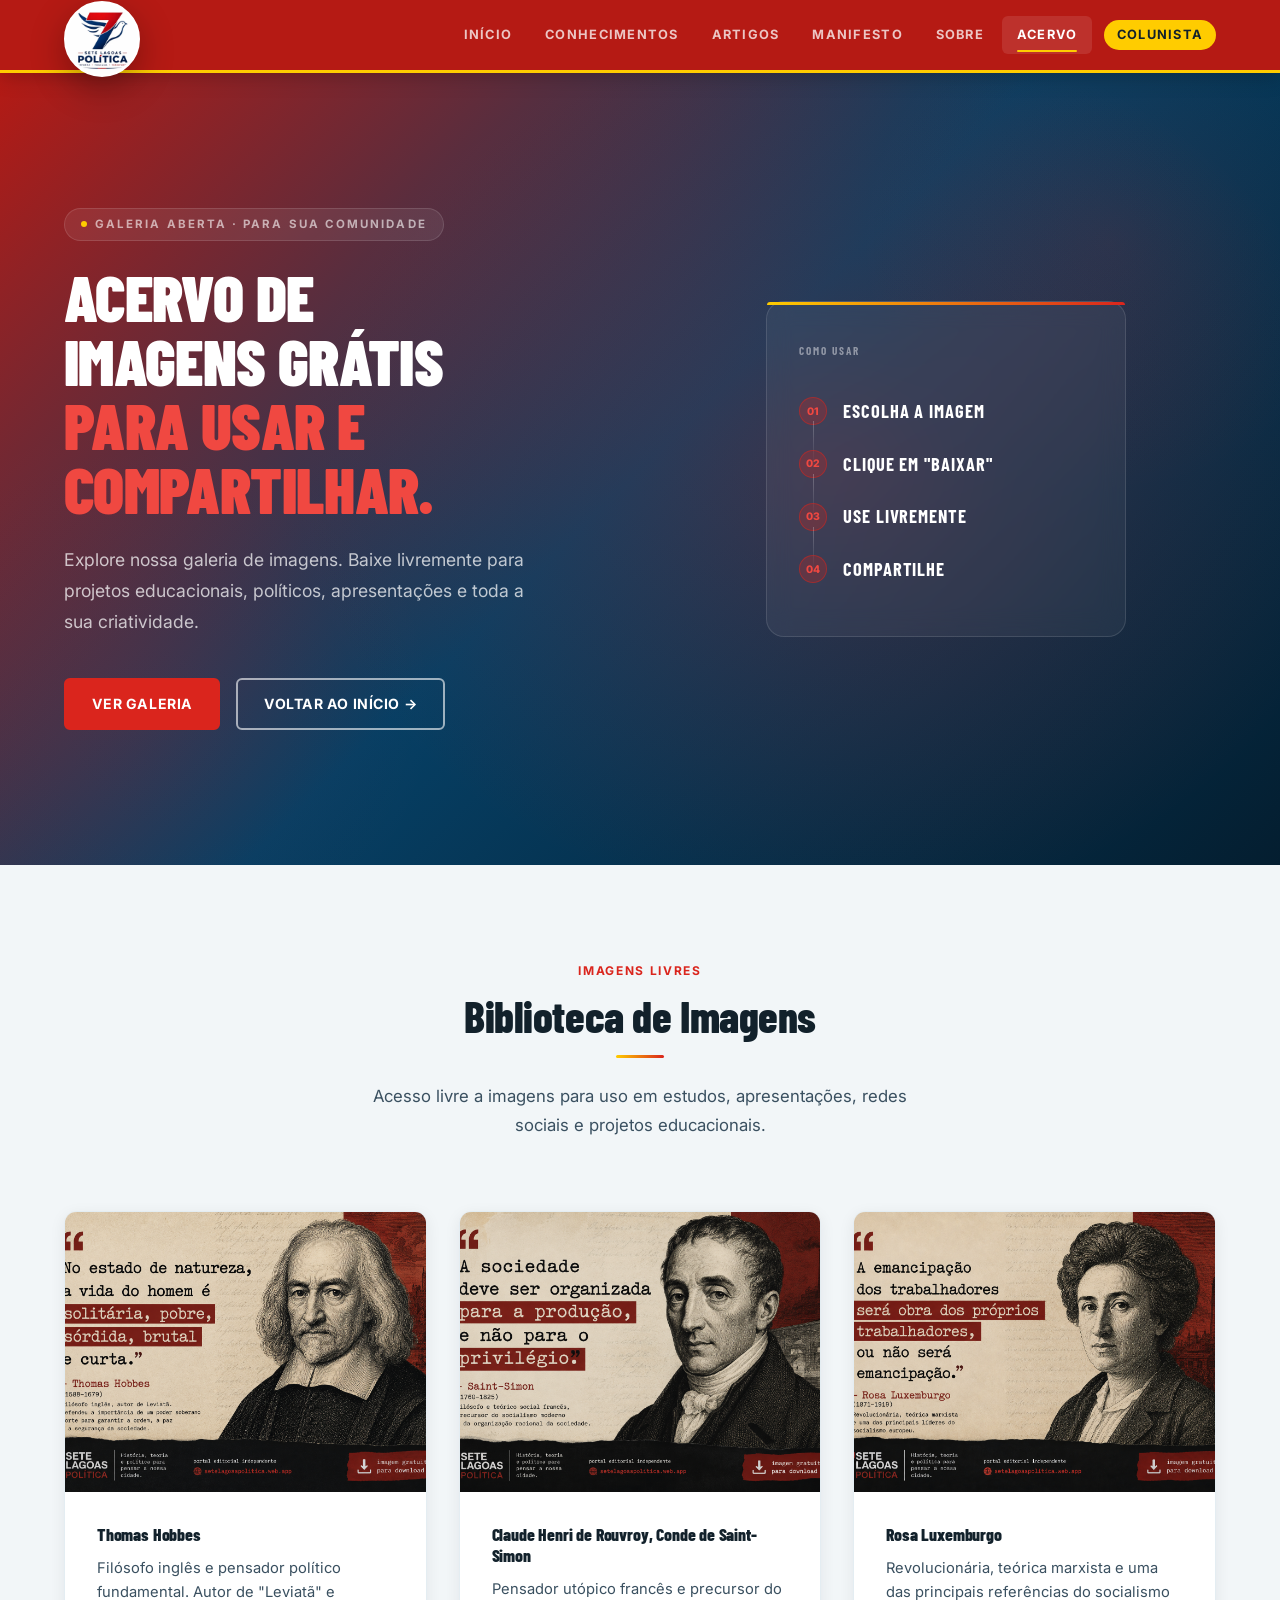
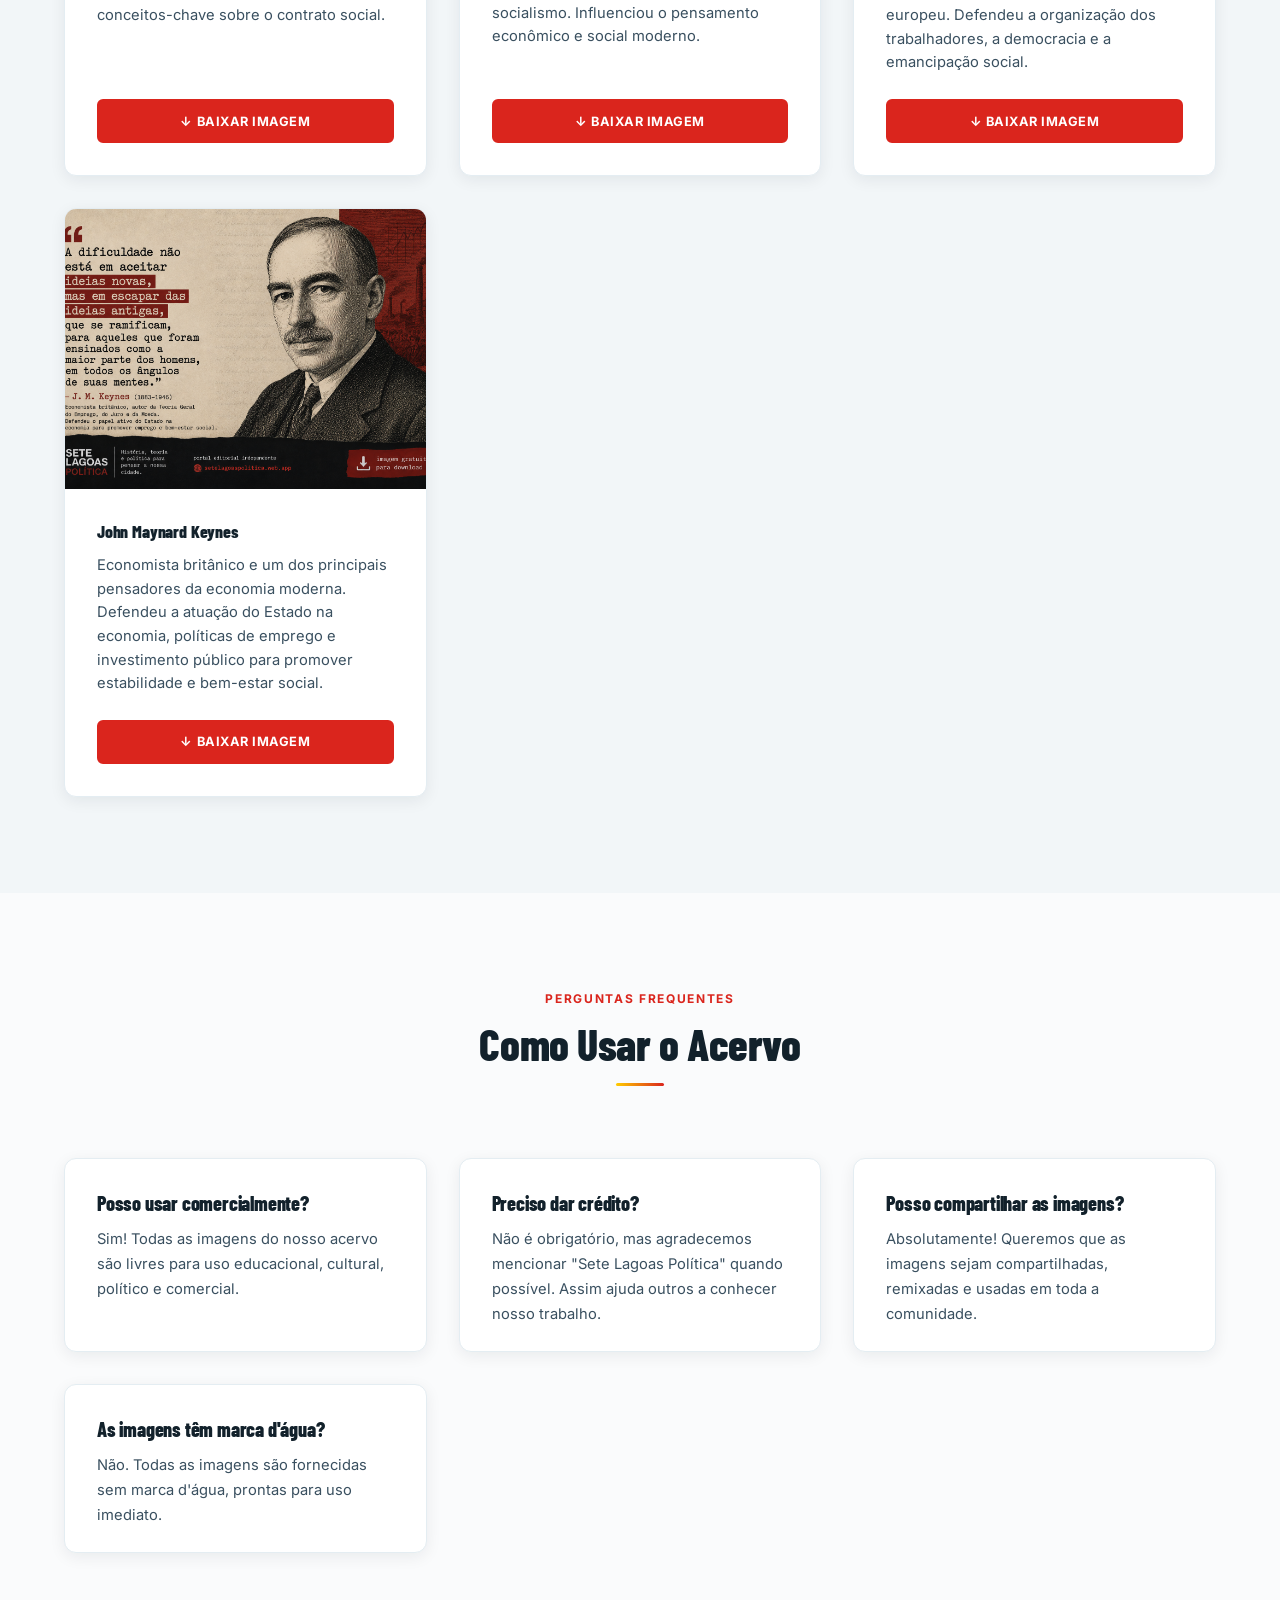
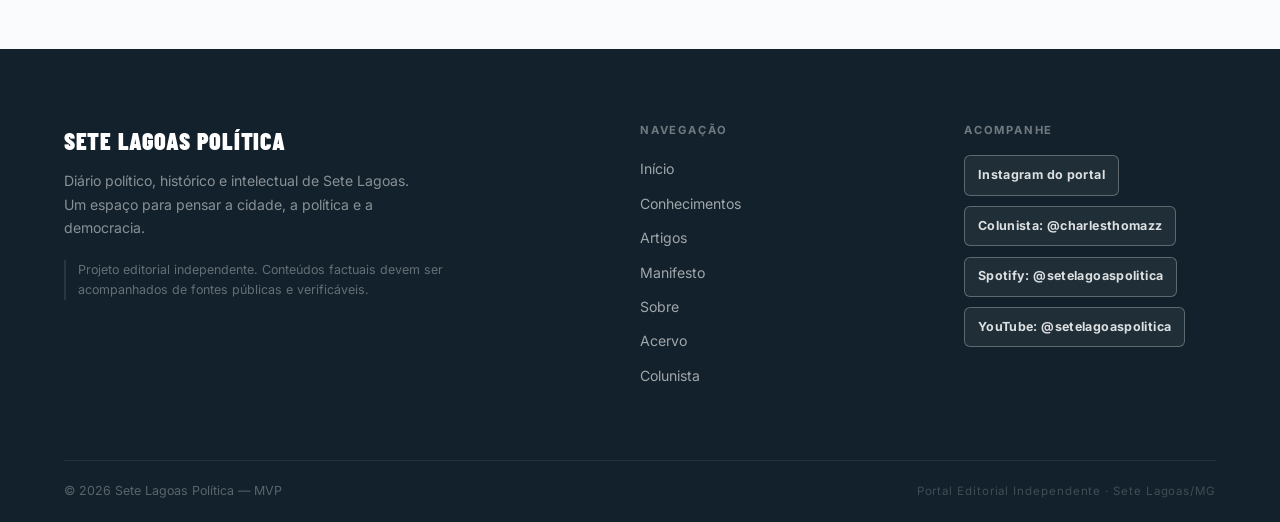
==== commit 1678e86b: "img-rosa+keynes" ====
--- a/acervo.html
+++ b/acervo.html
@@ -182,6 +182,61 @@
           </div>
         </article>
 
+
+        <!-- Imagem 3: Rosa Luxemburgo -->
+<article class="galeria-item fade-in">
+  <div class="galeria-image-container">
+    <img src="assets/img/acervo/rosaLuxemburgo.png"
+         alt="Rosa Luxemburgo"
+         class="galeria-image"
+         loading="lazy">
+  </div>
+
+  <div class="galeria-body">
+    <h3 class="galeria-title">Rosa Luxemburgo</h3>
+
+    <p class="galeria-desc">
+      Revolucionária, teórica marxista e uma das principais referências
+      do socialismo europeu. Defendeu a organização dos trabalhadores,
+      a democracia e a emancipação social.
+    </p>
+
+    <a href="assets/img/acervo/rosaLuxemburgo.png"
+       download="rosaLuxemburgo.png"
+       class="btn btn-primary btn-small">
+      ↓ Baixar Imagem
+    </a>
+  </div>
+</article>
+
+
+<!-- Imagem 4: J. M. Keynes -->
+<article class="galeria-item fade-in">
+  <div class="galeria-image-container">
+    <img src="assets/img/acervo/keynes.png"
+         alt="John Maynard Keynes"
+         class="galeria-image"
+         loading="lazy">
+  </div>
+
+  <div class="galeria-body">
+    <h3 class="galeria-title">John Maynard Keynes</h3>
+
+    <p class="galeria-desc">
+      Economista britânico e um dos principais pensadores da economia
+      moderna. Defendeu a atuação do Estado na economia, políticas de
+      emprego e investimento público para promover estabilidade e
+      bem-estar social.
+    </p>
+
+    <a href="assets/img/acervo/keynes.png"
+       download="keynes.png"
+       class="btn btn-primary btn-small">
+      ↓ Baixar Imagem
+    </a>
+  </div>
+</article>
+
       </div>
     </div>
   </section>
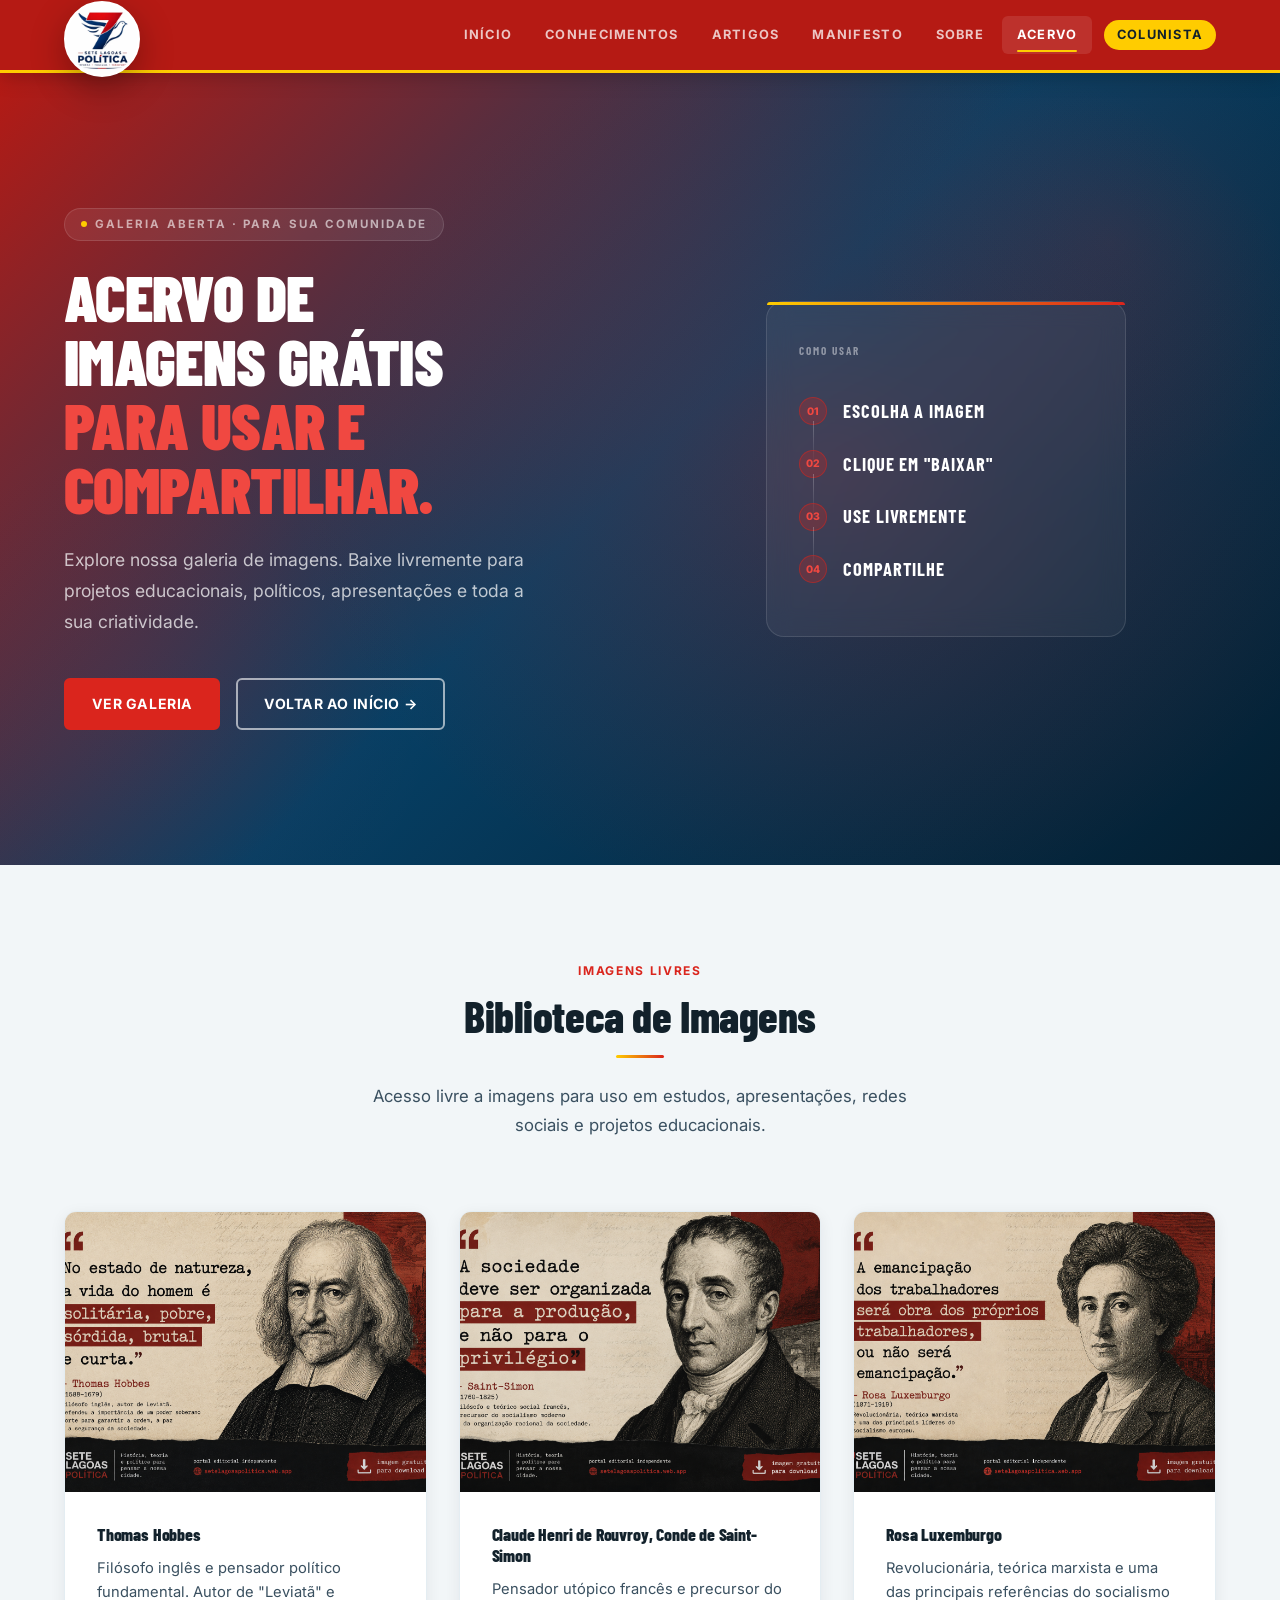
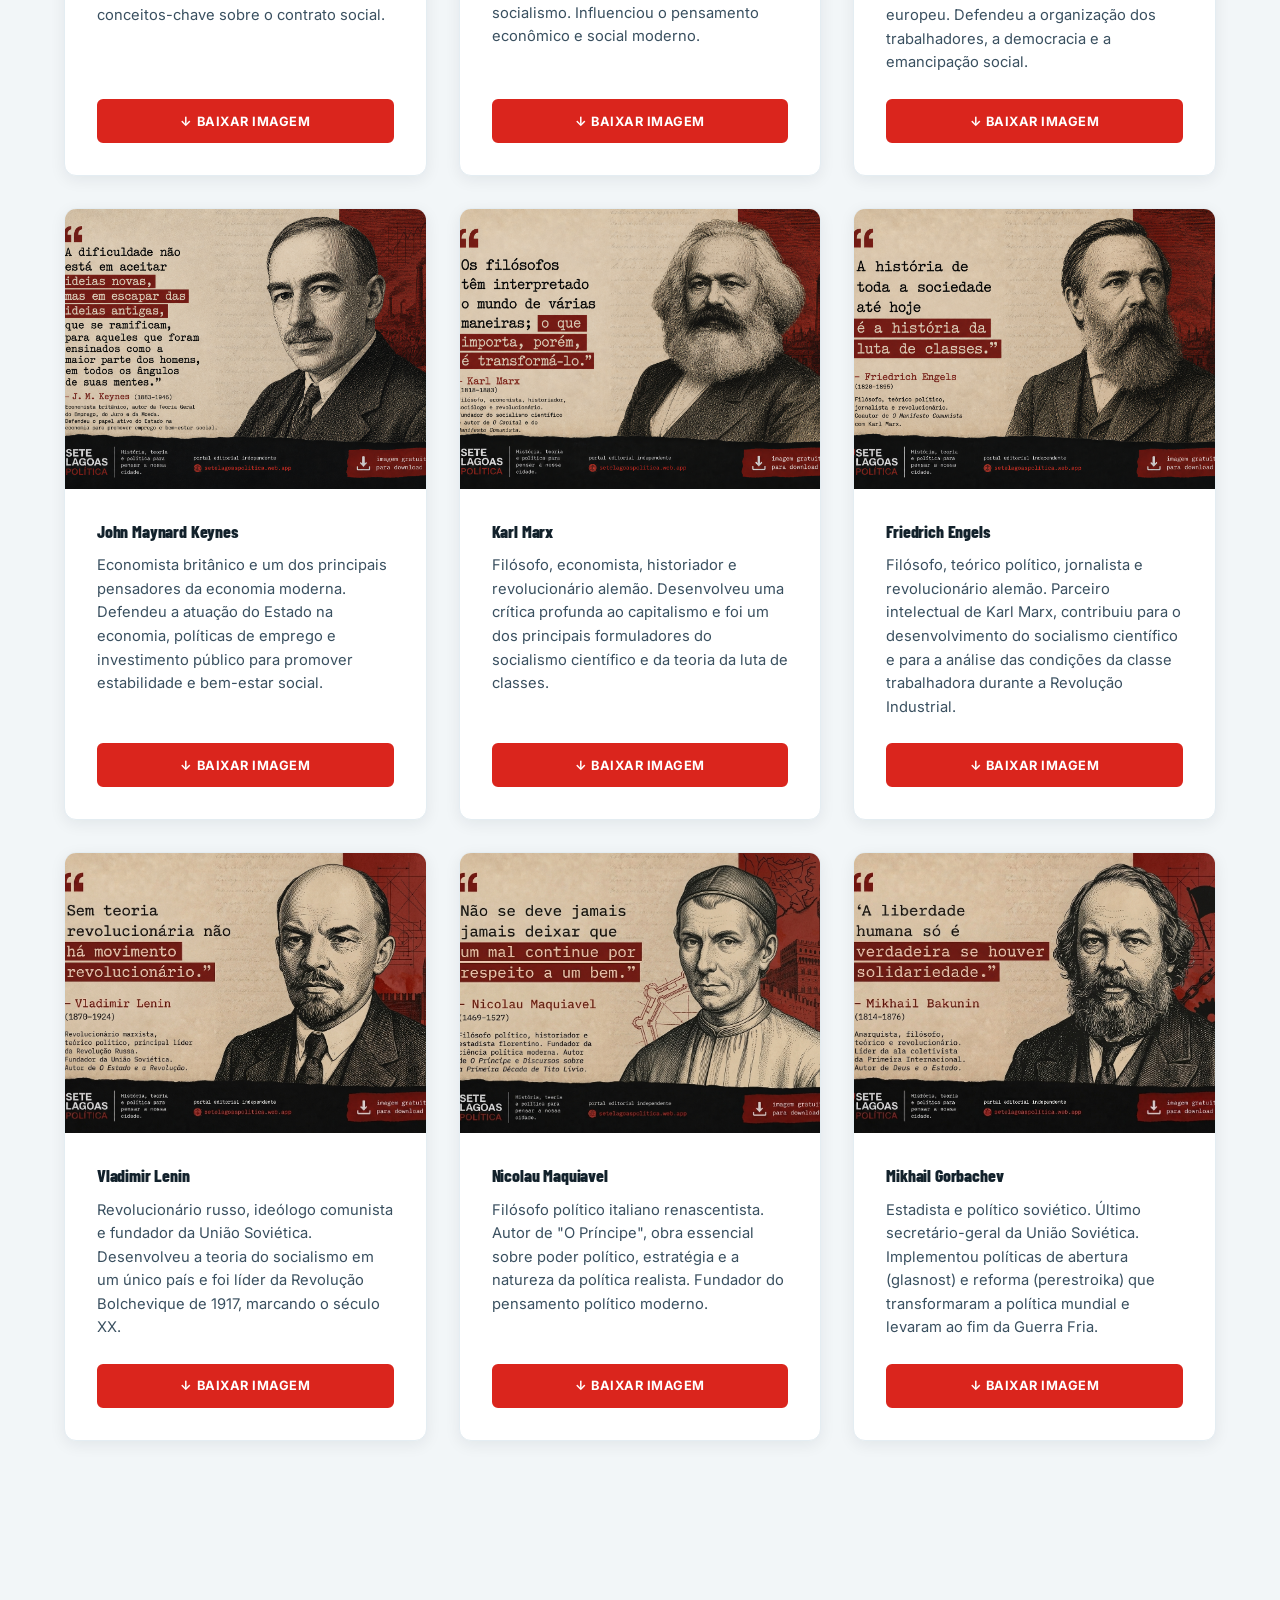
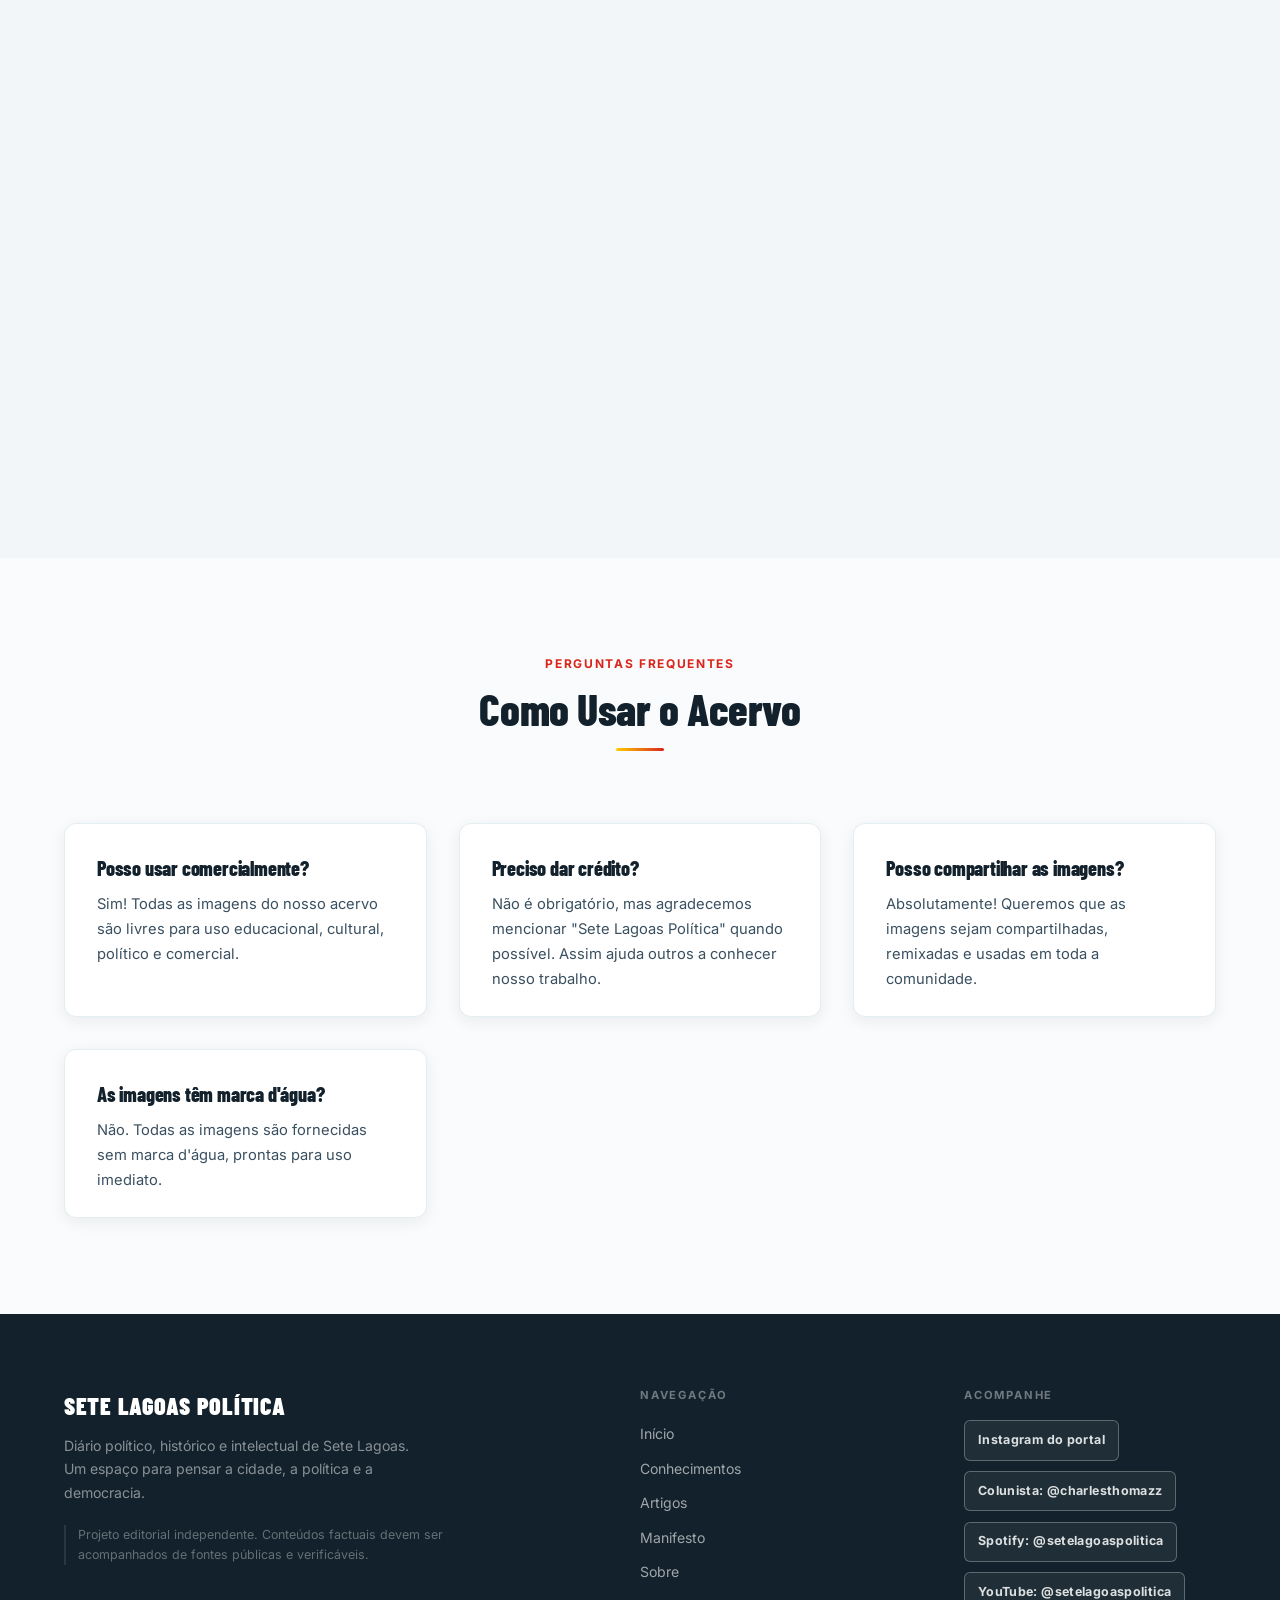
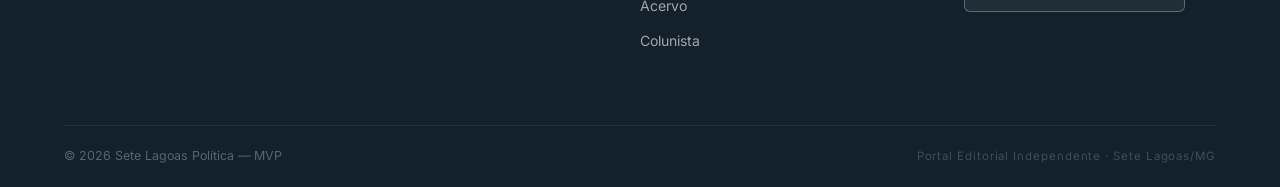
==== commit 9b4b768c: "new fotos" ====
--- a/acervo.html
+++ b/acervo.html
@@ -237,6 +237,193 @@
   </div>
 </article>
 
+
+
+<!-- Imagem 5: Karl Marx -->
+<article class="galeria-item fade-in">
+  <div class="galeria-image-container">
+    <img src="assets/img/acervo/marx.png"
+         alt="Karl Marx"
+         class="galeria-image"
+         loading="lazy">
+  </div>
+
+  <div class="galeria-body">
+    <h3 class="galeria-title">Karl Marx</h3>
+
+    <p class="galeria-desc">
+      Filósofo, economista, historiador e revolucionário alemão.
+      Desenvolveu uma crítica profunda ao capitalismo e foi um dos
+      principais formuladores do socialismo científico e da teoria
+      da luta de classes.
+    </p>
+
+    <a href="assets/img/acervo/marx.png"
+       download="marx.png"
+       class="btn btn-primary btn-small">
+      ↓ Baixar Imagem
+    </a>
+  </div>
+</article>
+
+
+<!-- Imagem 6: Friedrich Engels -->
+<article class="galeria-item fade-in">
+  <div class="galeria-image-container">
+    <img src="assets/img/acervo/engels.png"
+         alt="Friedrich Engels"
+         class="galeria-image"
+         loading="lazy">
+  </div>
+
+  <div class="galeria-body">
+    <h3 class="galeria-title">Friedrich Engels</h3>
+
+    <p class="galeria-desc">
+      Filósofo, teórico político, jornalista e revolucionário alemão.
+      Parceiro intelectual de Karl Marx, contribuiu para o desenvolvimento
+      do socialismo científico e para a análise das condições da classe
+      trabalhadora durante a Revolução Industrial.
+    </p>
+
+    <a href="assets/img/acervo/engels.png"
+       download="engels.png"
+       class="btn btn-primary btn-small">
+      ↓ Baixar Imagem
+    </a>
+  </div>
+</article>
+
+<!-- Imagem 7: Vladimir Lenin -->
+<article class="galeria-item fade-in">
+  <div class="galeria-image-container">
+    <img src="assets/img/acervo/lenin.jpeg"
+         alt="Vladimir Lenin"
+         class="galeria-image"
+         loading="lazy">
+  </div>
+
+  <div class="galeria-body">
+    <h3 class="galeria-title">Vladimir Lenin</h3>
+
+    <p class="galeria-desc">
+      Revolucionário russo, ideólogo comunista e fundador da União Soviética.
+      Desenvolveu a teoria do socialismo em um único país e foi líder da
+      Revolução Bolchevique de 1917, marcando o século XX.
+    </p>
+
+    <a href="assets/img/acervo/lenin.jpeg"
+       download="lenin.jpeg"
+       class="btn btn-primary btn-small">
+      ↓ Baixar Imagem
+    </a>
+  </div>
+</article>
+
+<!-- Imagem 8: Nicolau Maquiavel -->
+<article class="galeria-item fade-in">
+  <div class="galeria-image-container">
+    <img src="assets/img/acervo/maquiavel.jpeg"
+         alt="Nicolau Maquiavel"
+         class="galeria-image"
+         loading="lazy">
+  </div>
+
+  <div class="galeria-body">
+    <h3 class="galeria-title">Nicolau Maquiavel</h3>
+
+    <p class="galeria-desc">
+      Filósofo político italiano renascentista. Autor de "O Príncipe",
+      obra essencial sobre poder político, estratégia e a natureza da
+      política realista. Fundador do pensamento político moderno.
+    </p>
+
+    <a href="assets/img/acervo/maquiavel.jpeg"
+       download="maquiavel.jpeg"
+       class="btn btn-primary btn-small">
+      ↓ Baixar Imagem
+    </a>
+  </div>
+</article>
+
+<!-- Imagem 9: Mikhail Gorbachev -->
+<article class="galeria-item fade-in">
+  <div class="galeria-image-container">
+    <img src="assets/img/acervo/mikhail.jpeg"
+         alt="Mikhail Gorbachev"
+         class="galeria-image"
+         loading="lazy">
+  </div>
+
+  <div class="galeria-body">
+    <h3 class="galeria-title">Mikhail Gorbachev</h3>
+
+    <p class="galeria-desc">
+      Estadista e político soviético. Último secretário-geral da União Soviética.
+      Implementou políticas de abertura (glasnost) e reforma (perestroika) que
+      transformaram a política mundial e levaram ao fim da Guerra Fria.
+    </p>
+
+    <a href="assets/img/acervo/mikhail.jpeg"
+       download="mikhail.jpeg"
+       class="btn btn-primary btn-small">
+      ↓ Baixar Imagem
+    </a>
+  </div>
+</article>
+
+<!-- Imagem 10: Thomas Sankara -->
+<article class="galeria-item fade-in">
+  <div class="galeria-image-container">
+    <img src="assets/img/acervo/sankara.jpeg"
+         alt="Thomas Sankara"
+         class="galeria-image"
+         loading="lazy">
+  </div>
+
+  <div class="galeria-body">
+    <h3 class="galeria-title">Thomas Sankara</h3>
+
+    <p class="galeria-desc">
+      Militar e revolucionário burquinês. Presidente do Burquina Faso de 1983 a 1987.
+      Símbolo da luta contra o imperialismo, pela educação, igualdade de gênero e
+      desenvolvimento africano independente.
+    </p>
+
+    <a href="assets/img/acervo/sankara.jpeg"
+       download="sankara.jpeg"
+       class="btn btn-primary btn-small">
+      ↓ Baixar Imagem
+    </a>
+  </div>
+</article>
+
+<!-- Imagem 11: Leon Trotsky -->
+<article class="galeria-item fade-in">
+  <div class="galeria-image-container">
+    <img src="assets/img/acervo/trotsky.jpeg"
+         alt="Leon Trotsky"
+         class="galeria-image"
+         loading="lazy">
+  </div>
+
+  <div class="galeria-body">
+    <h3 class="galeria-title">Leon Trotsky</h3>
+
+    <p class="galeria-desc">
+      Revolucionário russo, teórico marxista e organizador do Exército Vermelho.
+      Desenvolveu a teoria da revolução permanente e foi uma figura central nas
+      discussões sobre socialismo, imperialismo e estratégia revolucionária.
+    </p>
+
+    <a href="assets/img/acervo/trotsky.jpeg"
+       download="trotsky.jpeg"
+       class="btn btn-primary btn-small">
+      ↓ Baixar Imagem
+    </a>
+  </div>
+</article>
+
       </div>
     </div>
   </section>
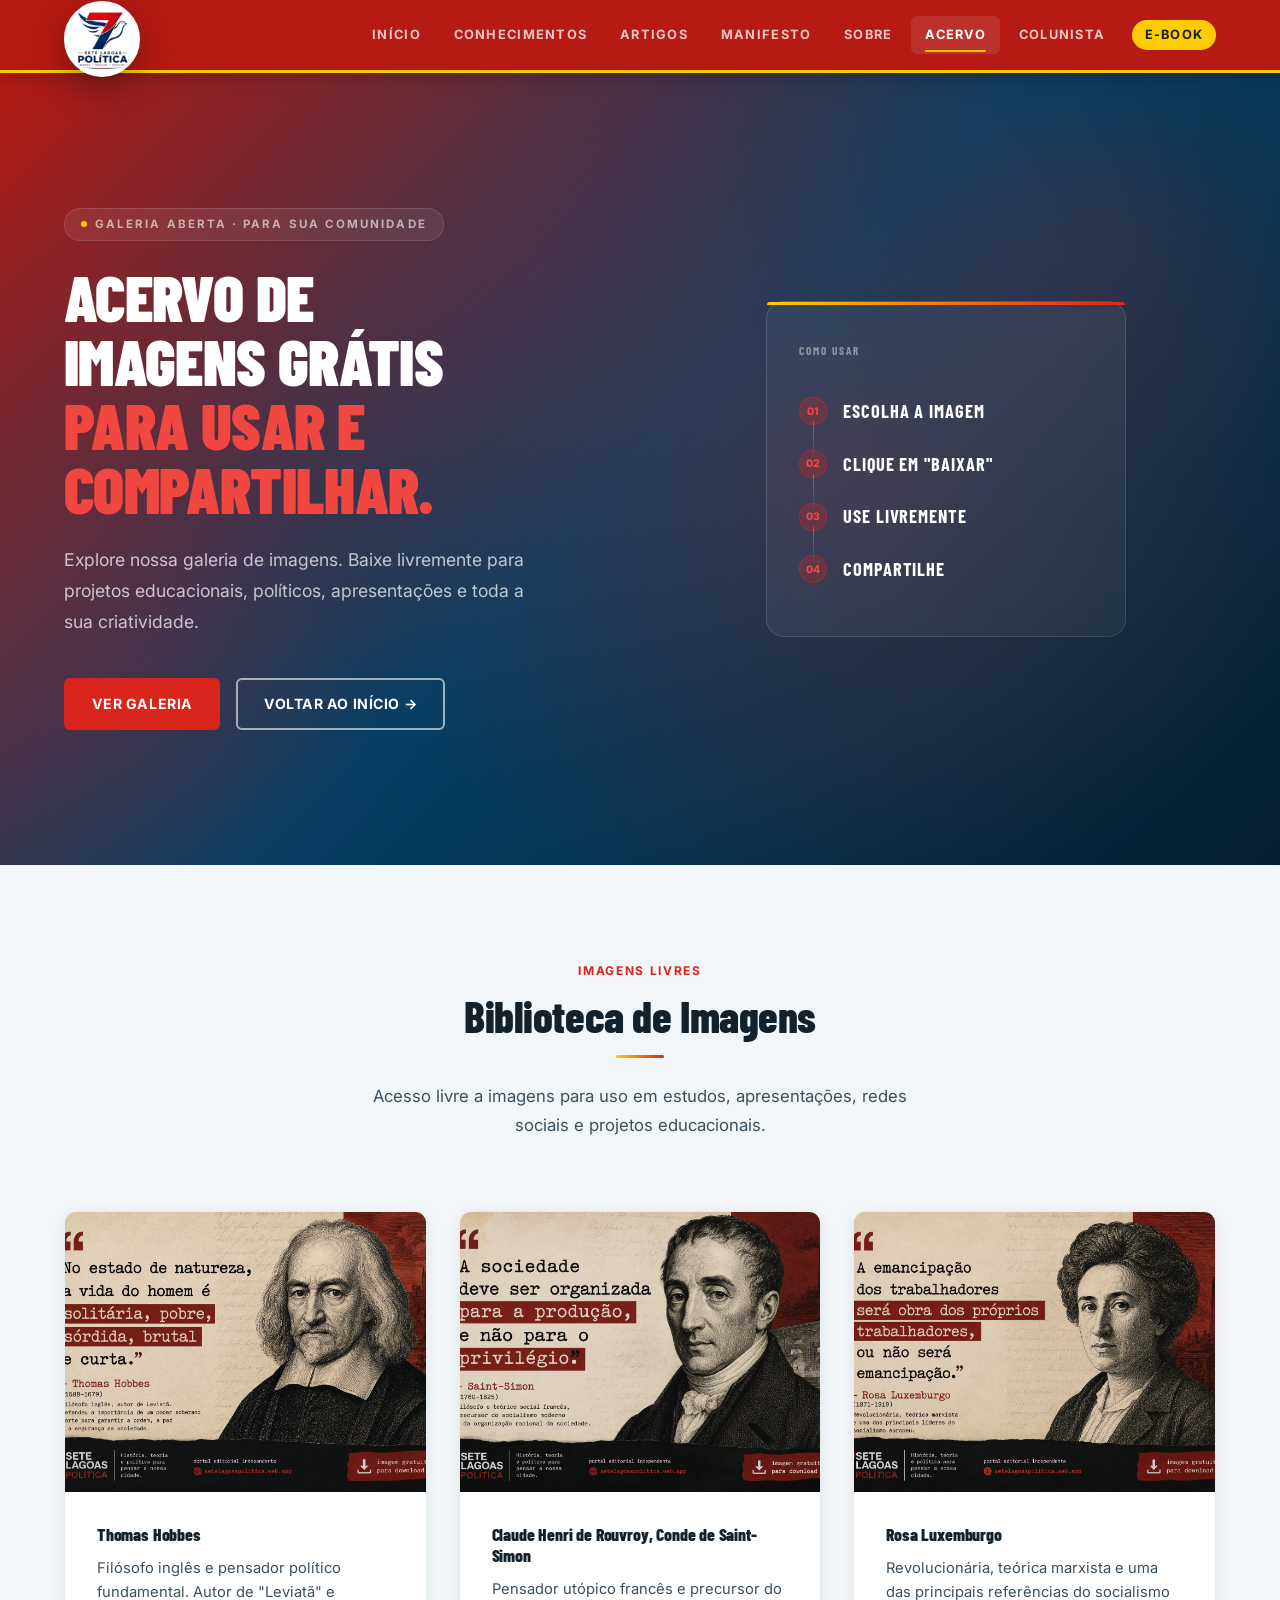
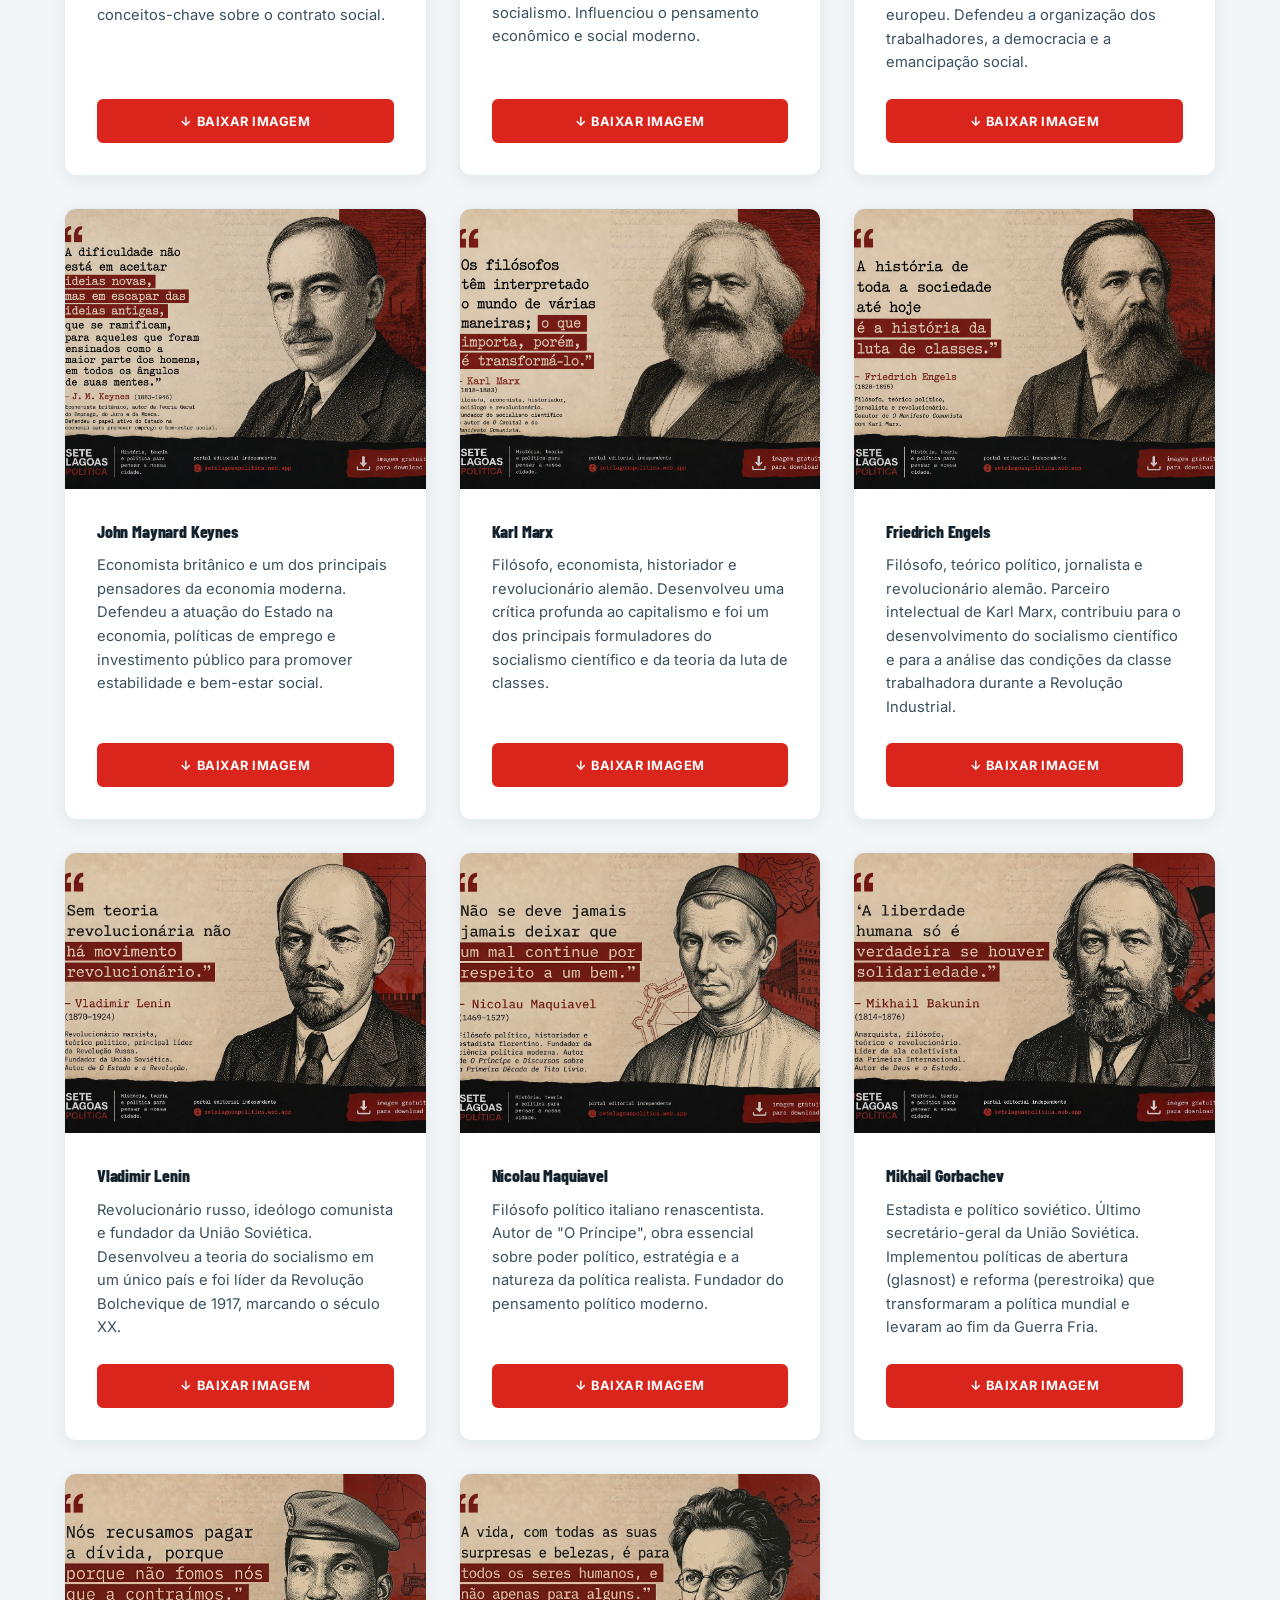
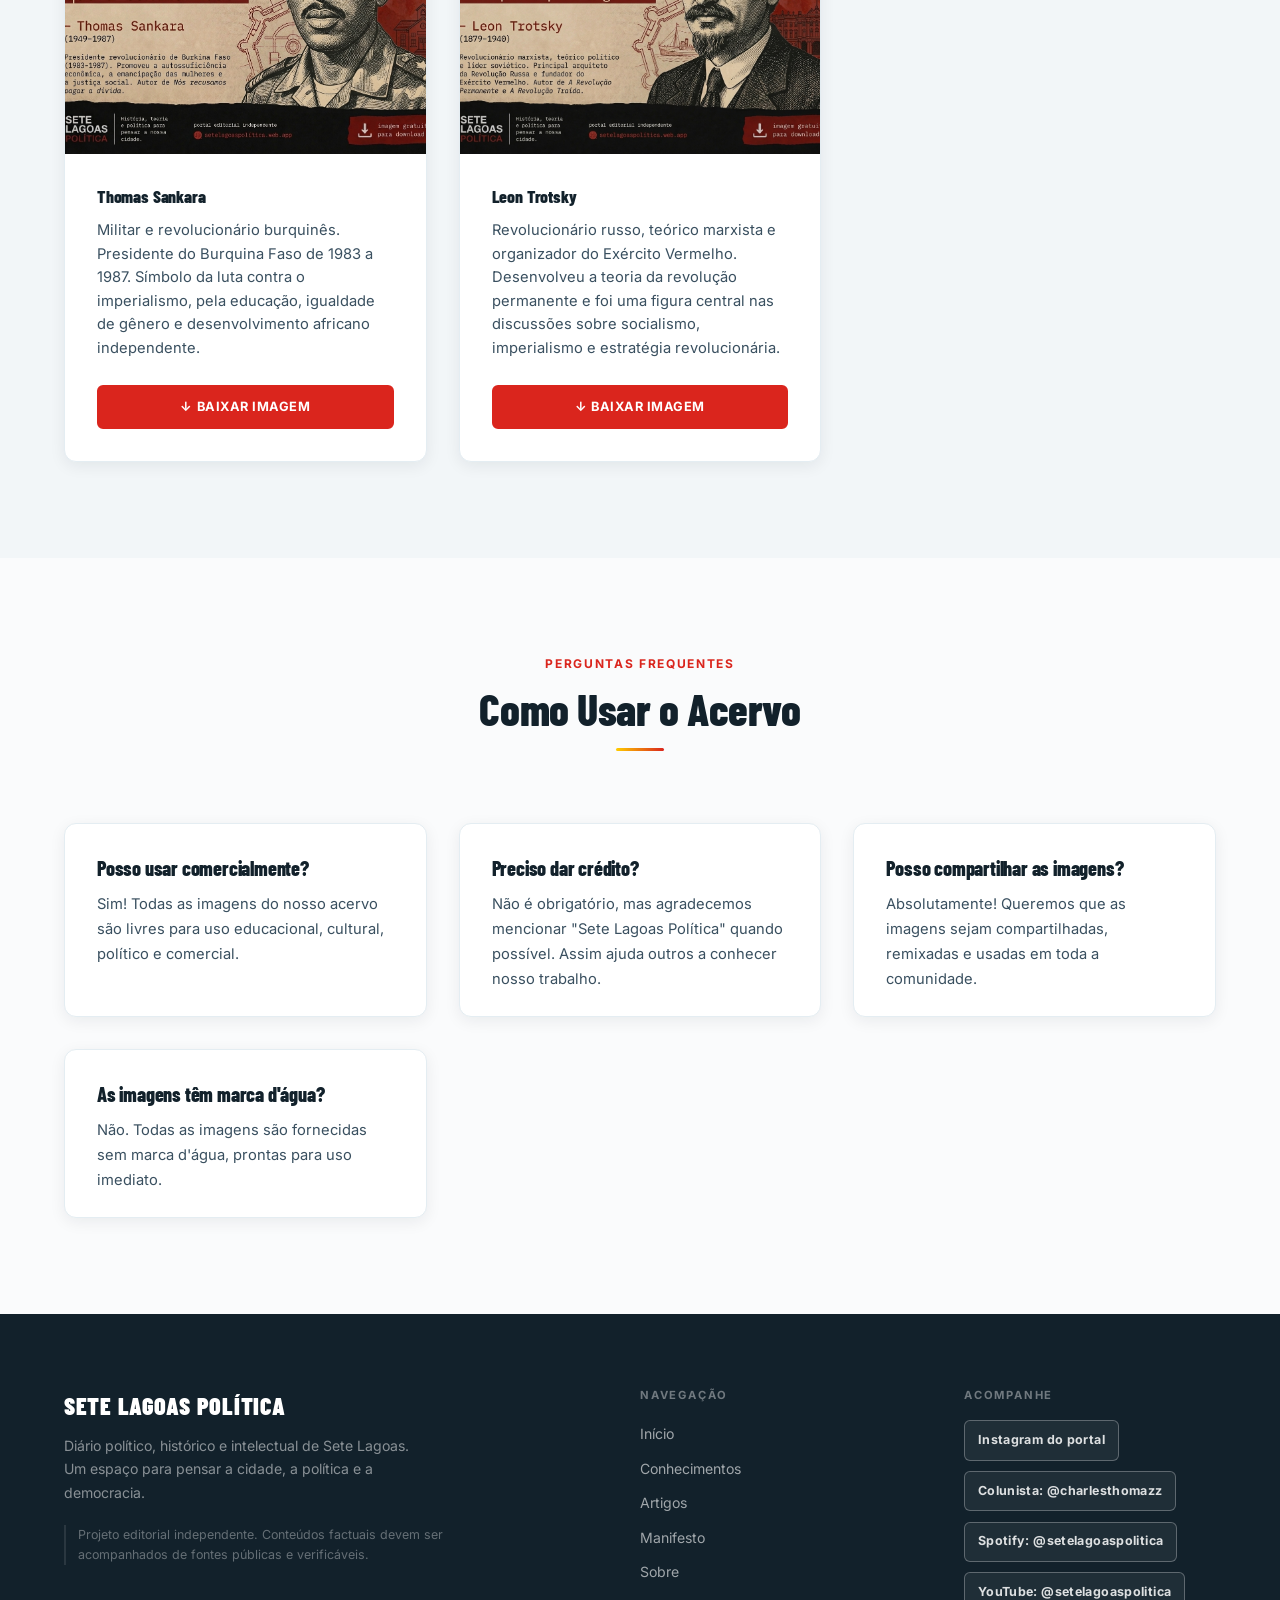
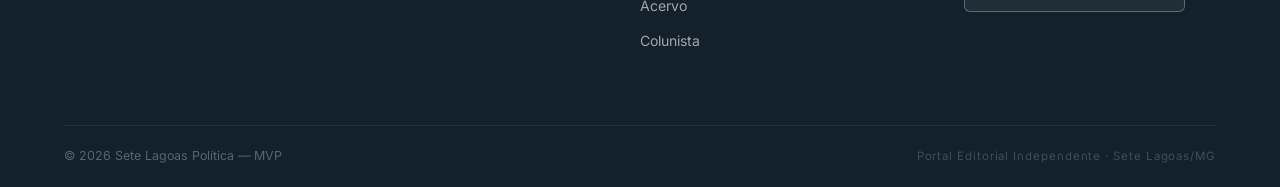
==== commit fad9e98a: "pagina vendas" ====
--- a/acervo.html
+++ b/acervo.html
@@ -39,7 +39,8 @@
       <a href="manifesto.html" class="nav-link">Manifesto</a>
       <a href="sobre.html"     class="nav-link">Sobre</a>
       <a href="acervo.html"    class="nav-link" aria-current="page">Acervo</a>
-      <a href="colunista.html" class="nav-link nav-colunista">Colunista</a>
+      <a href="colunista.html" class="nav-link">Colunista</a>
+      <a href="ebook.html"     class="nav-link nav-colunista">E-book</a>
     </nav>
 
     <!-- Botão Hamburger -->
@@ -65,8 +66,7 @@
     <a href="manifesto.html" class="mobile-nav-link">Manifesto</a>
     <a href="sobre.html"     class="mobile-nav-link">Sobre</a>
     <a href="acervo.html"    class="mobile-nav-link">Acervo</a>
-    <a href="colunista.html" class="mobile-nav-link">Colunista</a>
-  </nav>
+    <a href="colunista.html" class="mobile-nav-link">Colunista</a>      <a href="ebook.html"     class="mobile-nav-link">E-book</a>  </nav>
 </header>
 
 <!-- ═══════════════════════════════════════════
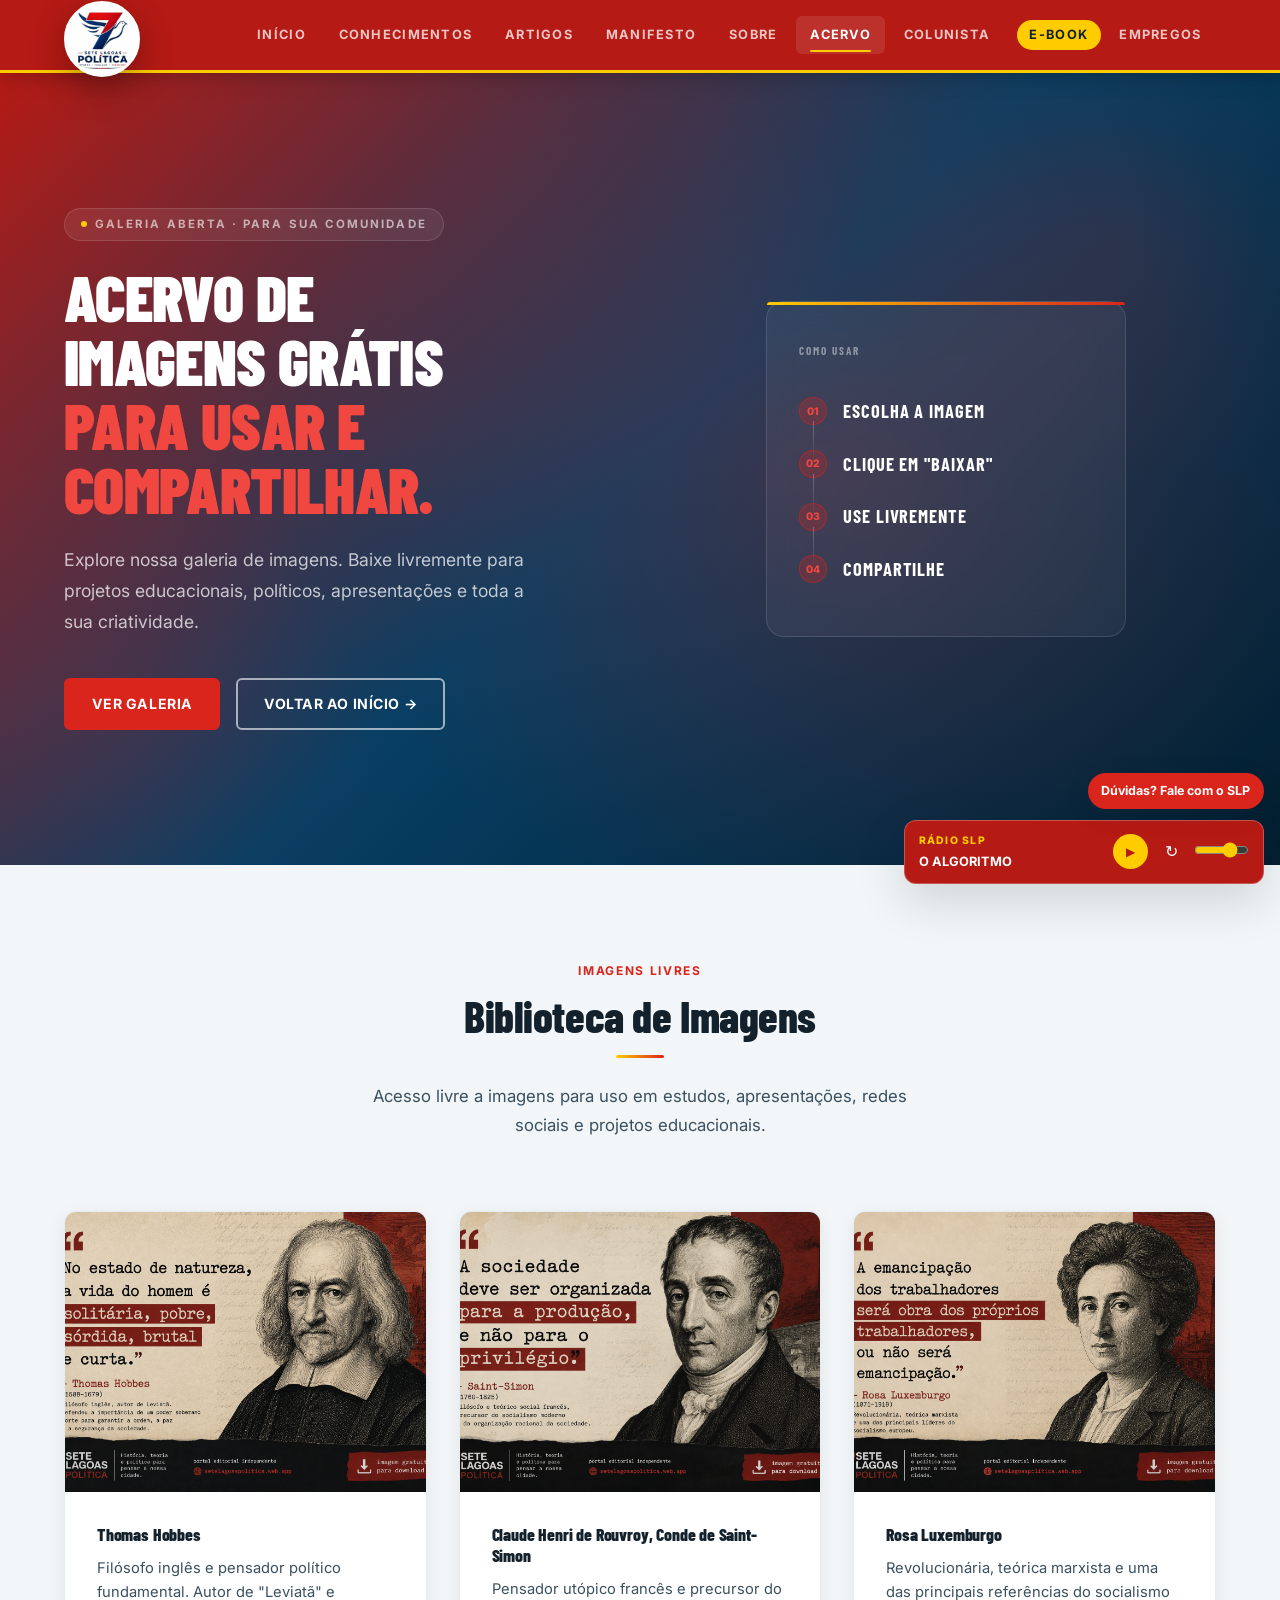
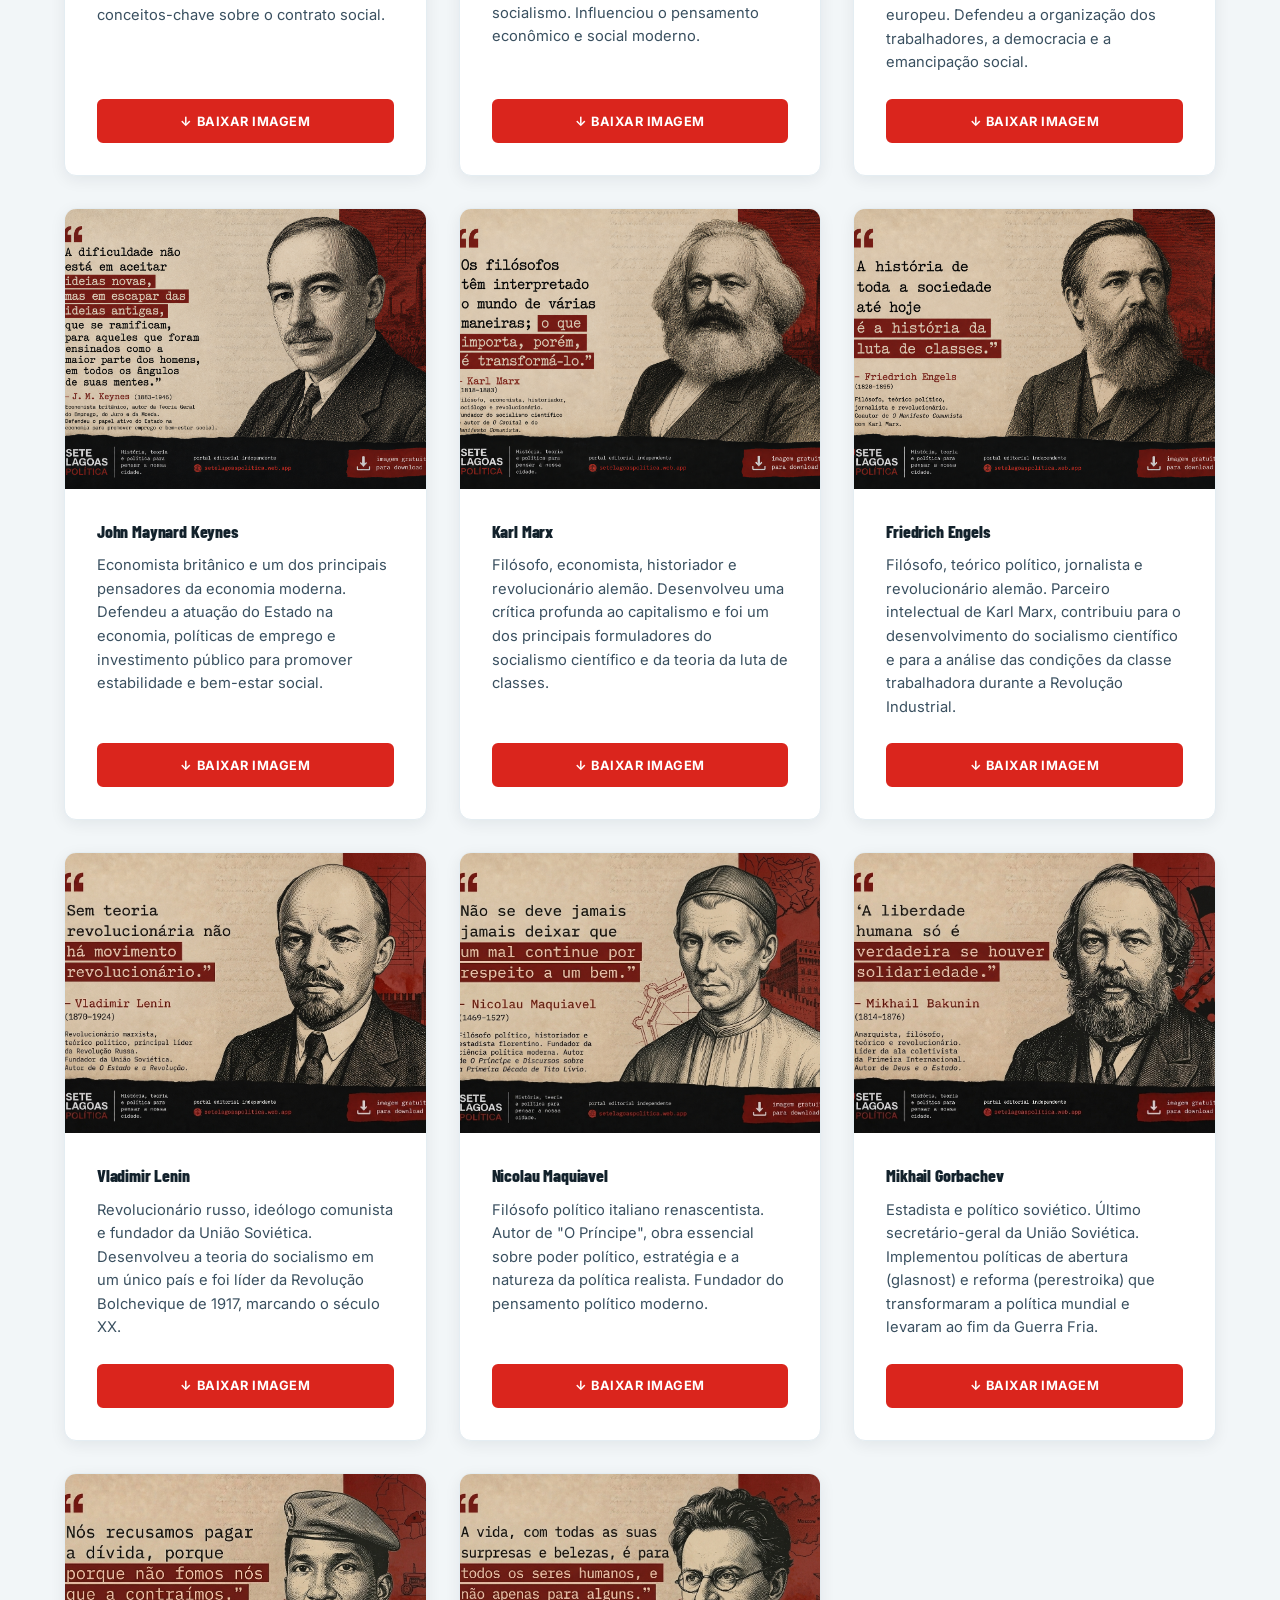
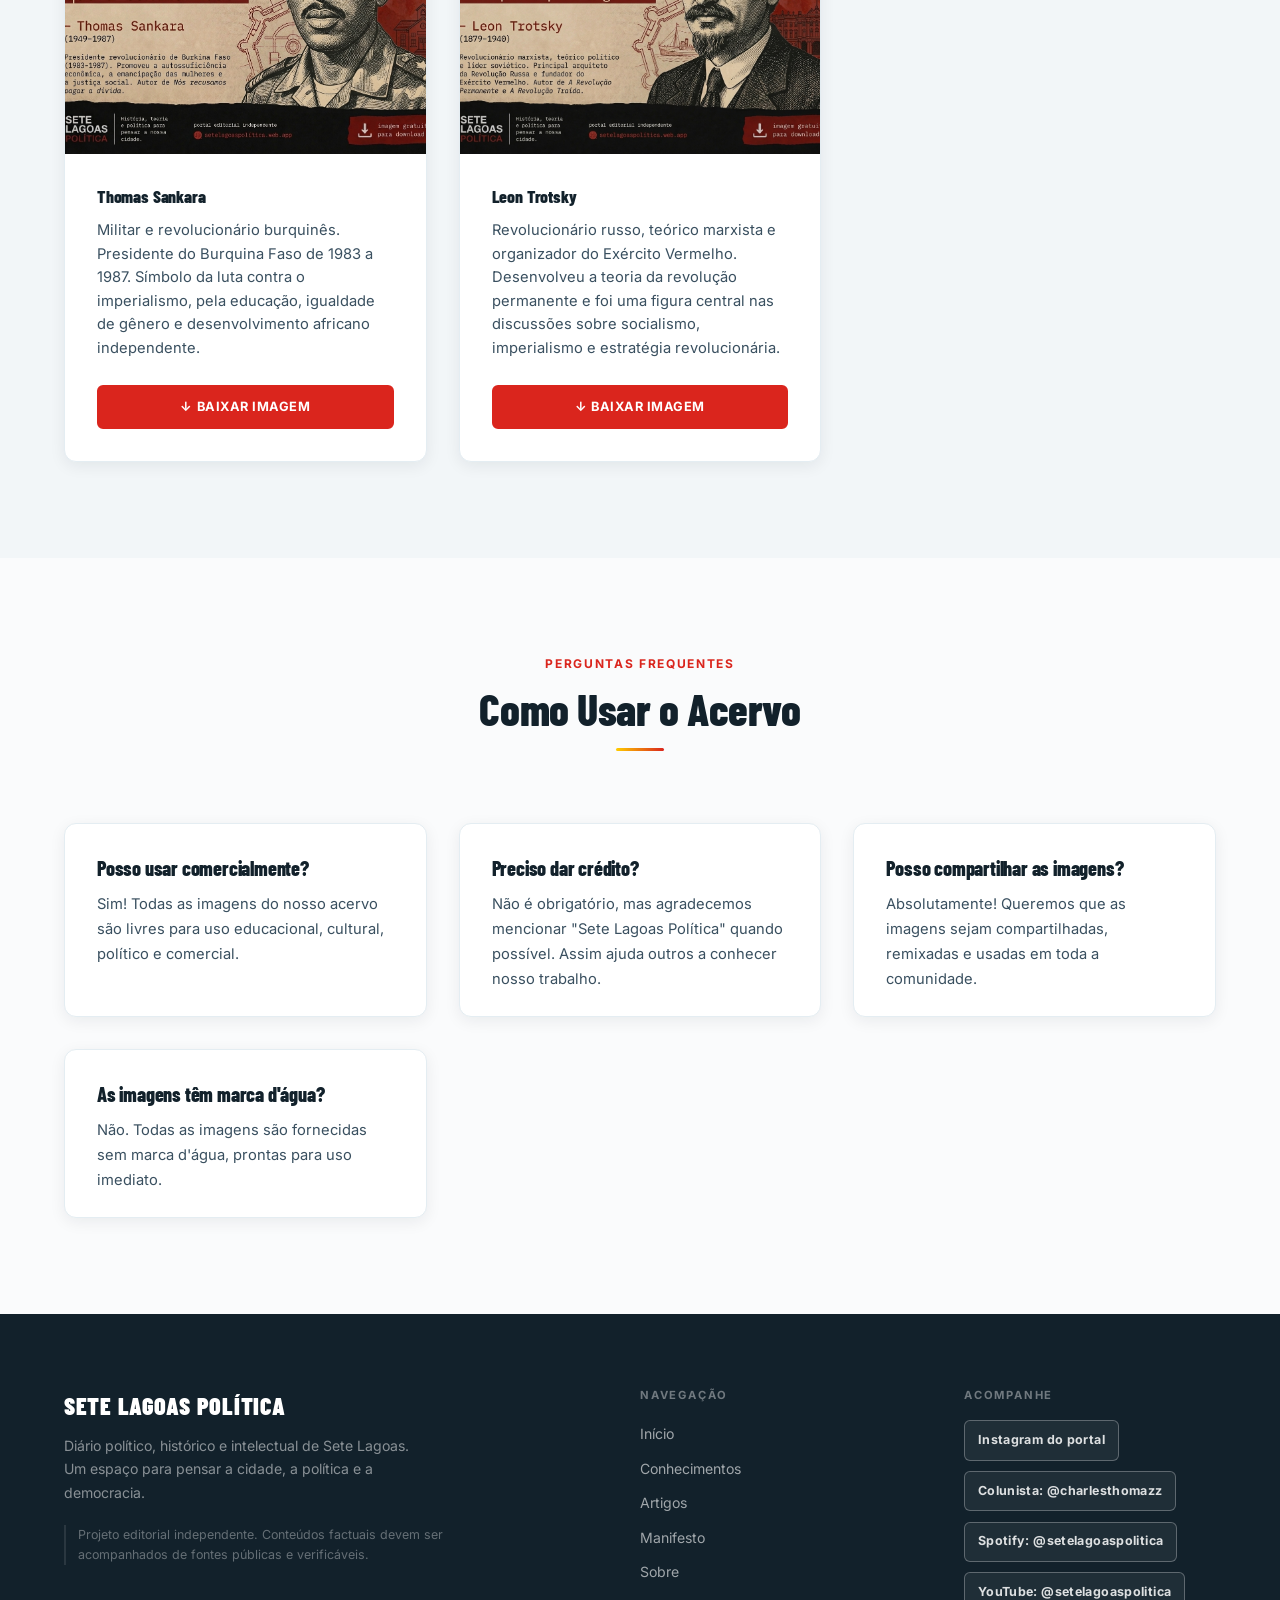
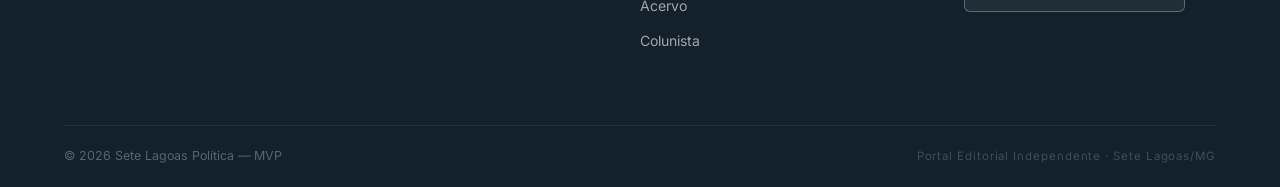
==== commit 1156cdb1: "botao" ====
--- a/acervo.html
+++ b/acervo.html
@@ -41,6 +41,8 @@
       <a href="acervo.html"    class="nav-link" aria-current="page">Acervo</a>
       <a href="colunista.html" class="nav-link">Colunista</a>
       <a href="ebook.html"     class="nav-link nav-colunista">E-book</a>
+            <a href="https://setelagoasvagas.web.app/"     class="nav-link">Empregos</a>
+
     </nav>
 
     <!-- Botão Hamburger -->
--- a/assets/css/style.css
+++ b/assets/css/style.css
@@ -2249,3 +2249,48 @@
     font-size: 0.75rem;
   }
 }
+
+/* Rádio e chat de dúvidas */
+.portal-radio {
+  position: fixed;
+  z-index: 1000;
+  right: 1rem;
+  bottom: 1rem;
+  display: flex;
+  align-items: center;
+  gap: 1rem;
+  width: min(360px, calc(100vw - 2rem));
+  padding: 0.7rem 0.85rem;
+  color: var(--branco);
+  background: var(--azul-escuro);
+  border: 1px solid rgba(255, 255, 255, .25);
+  border-radius: var(--radius-md);
+  box-shadow: var(--shadow-lg);
+}
+.portal-radio-info { min-width: 0; flex: 1; }
+.portal-radio-info span { display: block; color: var(--vermelho); font-size: .65rem; font-weight: 800; letter-spacing: .12em; text-transform: uppercase; }
+.portal-radio-info strong { display: block; overflow: hidden; margin-top: .1rem; font-size: .8rem; text-overflow: ellipsis; white-space: nowrap; }
+.portal-radio-actions { display: flex; align-items: center; gap: .35rem; }
+.portal-radio button { display: grid; width: 2.2rem; height: 2.2rem; place-items: center; color: var(--branco); background: transparent; border: 0; border-radius: 50%; cursor: pointer; font-size: 1rem; }
+.portal-radio .portal-radio-play { color: var(--azul-escuro); background: var(--vermelho); font-size: .75rem; }
+.portal-radio-volume input { width: 55px; accent-color: var(--vermelho); cursor: pointer; }
+.portal-chat { position: fixed; z-index: 1001; right: 1rem; bottom: 5.7rem; }
+.portal-chat-toggle { padding: .65rem .85rem; color: var(--branco); background: var(--azul); border: 0; border-radius: 99px; box-shadow: var(--shadow-md); cursor: pointer; font: 700 .78rem var(--font-corpo); }
+.portal-chat-panel { width: min(370px, calc(100vw - 2rem)); margin-bottom: .55rem; overflow: hidden; background: var(--card-bg); border: 1px solid var(--borda); border-radius: var(--radius-md); box-shadow: var(--shadow-lg); }
+.portal-chat-panel header { display: flex; align-items: center; justify-content: space-between; padding: .85rem 1rem; color: var(--branco); background: var(--azul-escuro); }
+.portal-chat-close { color: var(--branco); background: transparent; border: 0; cursor: pointer; font-size: 1.5rem; }
+.portal-chat-messages { display: flex; flex-direction: column; gap: .55rem; max-height: 190px; padding: .8rem; overflow-y: auto; }
+.portal-chat-messages p { width: fit-content; max-width: 100%; padding: .55rem .65rem; color: var(--texto); background: var(--fundo-2); border-radius: .5rem; font-size: .78rem; line-height: 1.4; }
+.portal-chat-messages .portal-chat-user { align-self: flex-end; color: var(--branco); background: var(--azul); }
+.portal-chat-messages .portal-chat-reply { background: var(--fundo); }
+.portal-chat-reply a { display: inline-block; margin-top: .25rem; font-weight: 700; }
+.portal-chat-options { display: flex; flex-wrap: wrap; gap: .35rem; padding: 0 .8rem .8rem; }
+.portal-chat-options button { padding: .32rem .45rem; color: var(--azul-escuro); background: var(--fundo); border: 1px solid var(--borda); border-radius: 99px; cursor: pointer; font: 600 .68rem var(--font-corpo); text-align: left; }
+.portal-chat-options button:hover { color: var(--branco); background: var(--azul); border-color: var(--azul); }
+
+@media (max-width: 600px) {
+  .portal-radio { right: .75rem; bottom: .75rem; width: calc(100vw - 1.5rem); }
+  .portal-chat { right: .75rem; bottom: 5.5rem; }
+  .portal-chat-panel { width: calc(100vw - 1.5rem); }
+  .portal-radio-volume input { width: 40px; }
+}
